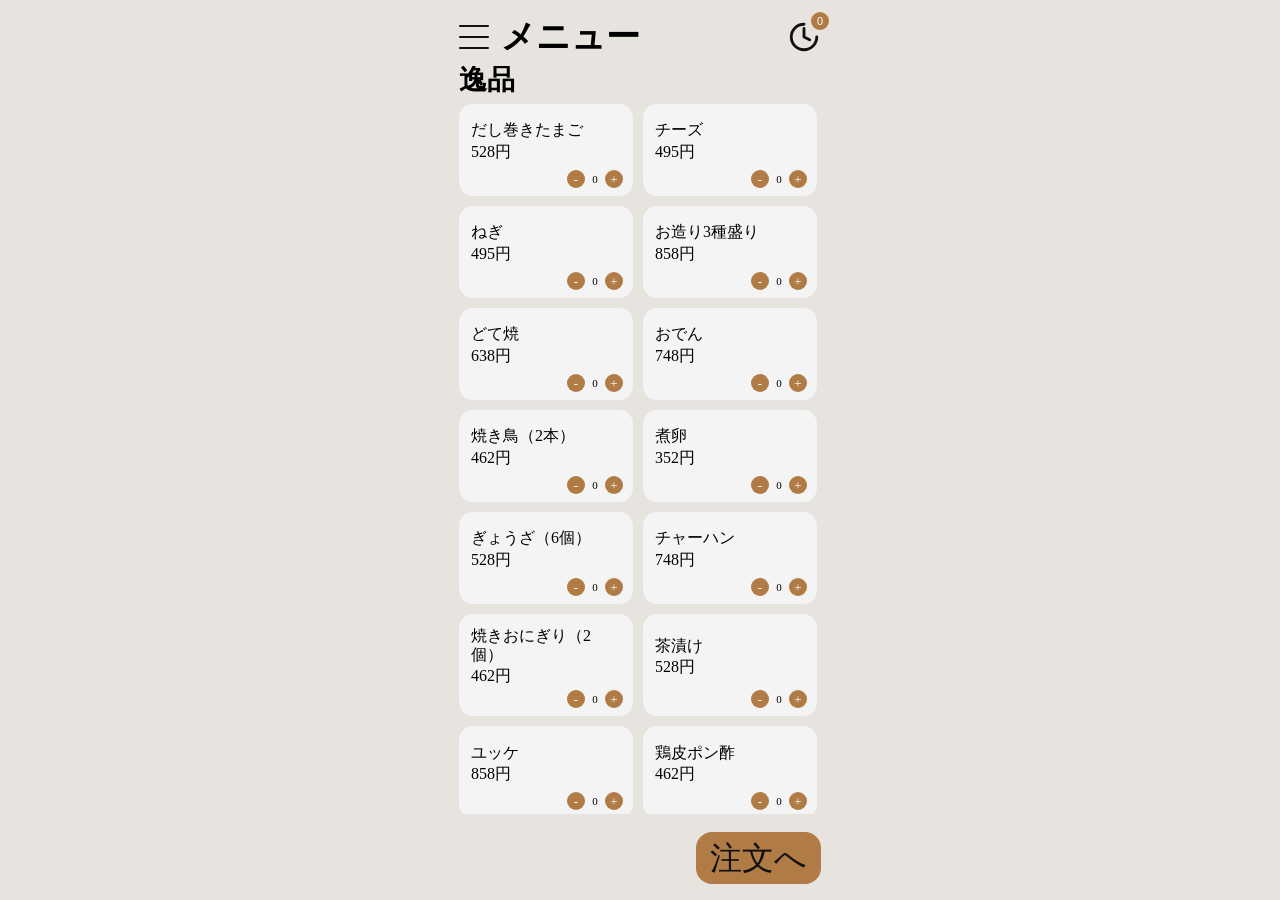
==== category.html @ 97214e5d "スタート画面から注文画面" ====
<!doctype html>
<html lang="ja">
  <head>
    <meta charset="UTF-8" />
    <meta name="viewport" content="width=device-width, initial-scale=1.0" />
    <title>カテゴリー</title>
    <link rel="stylesheet" href="style.css?v=20260307-1" />
  </head>

  <body class="menu-page">
    <main class="menu-screen">
      <header class="menu-header">
        <button class="menu-toggle" type="button" aria-label="カテゴリを開く" aria-expanded="false">
          <span class="menu-toggle-line"></span>
          <span class="menu-toggle-line"></span>
          <span class="menu-toggle-line"></span>
        </button>
        <h1 class="menu-title">メニュー</h1>
        <button class="cart-icon-btn" type="button" aria-label="履歴を開く">
          <svg viewBox="0 0 24 24" aria-hidden="true">
            <path
              d="M12 6v6l4 2M21 12a9 9 0 1 1-9-9"
              fill="none"
              stroke="currentColor"
              stroke-width="2"
              stroke-linecap="round"
              stroke-linejoin="round"
            />
          </svg>
          <span class="cart-count">0</span>
        </button>
      </header>
      <nav class="category-nav" hidden aria-label="カテゴリジャンプ">
        <button type="button" class="category-nav-item" data-target="section-ippin">逸品</button>
        <button type="button" class="category-nav-item" data-target="section-teppan">鉄板焼き</button>
        <button type="button" class="category-nav-item" data-target="section-fried">揚げ物</button>
        <button type="button" class="category-nav-item" data-target="section-salad">サラダ</button>
        <button type="button" class="category-nav-item" data-target="section-drink">ドリンク</button>
      </nav>

      <section class="menu-content" aria-label="料理一覧">
        <section class="menu-block" id="section-ippin">
          <h3 class="menu-block-title">逸品</h3>
          <div class="menu-grid">
            <article class="menu-card"><p class="menu-name">だし巻きたまご</p><p class="menu-tags">和食</p><p class="menu-price">528円</p></article>
            <article class="menu-card"><p class="menu-name">チーズ</p><p class="menu-tags">和食・重</p><p class="menu-price">495円</p></article>
            <article class="menu-card"><p class="menu-name">ねぎ</p><p class="menu-tags">和食・野菜</p><p class="menu-price">495円</p></article>
            <article class="menu-card"><p class="menu-name">お造り3種盛り</p><p class="menu-tags">魚・軽</p><p class="menu-price">858円</p></article>
            <article class="menu-card"><p class="menu-name">どて焼</p><p class="menu-tags">肉・茶色</p><p class="menu-price">638円</p></article>
            <article class="menu-card"><p class="menu-name">おでん</p><p class="menu-tags">茶色・和食</p><p class="menu-price">748円</p></article>
            <article class="menu-card"><p class="menu-name">焼き鳥（2本）</p><p class="menu-tags">肉</p><p class="menu-price">462円</p></article>
            <article class="menu-card"><p class="menu-name">煮卵</p><p class="menu-tags">茶色・スピード</p><p class="menu-price">352円</p></article>
            <article class="menu-card"><p class="menu-name">ぎょうざ（6個）</p><p class="menu-tags">肉・海外</p><p class="menu-price">528円</p></article>
            <article class="menu-card"><p class="menu-name">チャーハン</p><p class="menu-tags">海外</p><p class="menu-price">748円</p></article>
            <article class="menu-card"><p class="menu-name">焼きおにぎり（2個）</p><p class="menu-tags">茶色・和食</p><p class="menu-price">462円</p></article>
            <article class="menu-card"><p class="menu-name">茶漬け</p><p class="menu-tags">和食</p><p class="menu-price">528円</p></article>
            <article class="menu-card"><p class="menu-name">ユッケ</p><p class="menu-tags">海外・肉</p><p class="menu-price">858円</p></article>
            <article class="menu-card"><p class="menu-name">鶏皮ポン酢</p><p class="menu-tags">肉・軽</p><p class="menu-price">462円</p></article>
          </div>
        </section>

        <section class="menu-block" id="section-teppan">
          <h3 class="menu-block-title">鉄板焼き</h3>
          <div class="menu-grid">
            <article class="menu-card"><p class="menu-name">やきそば</p><p class="menu-tags">肉・重・野菜</p><p class="menu-price">748円</p></article>
            <article class="menu-card"><p class="menu-name">とん平焼き</p><p class="menu-tags">野菜・肉</p><p class="menu-price">638円</p></article>
            <article class="menu-card"><p class="menu-name">ほたてのバター醬油</p><p class="menu-tags">魚・重</p><p class="menu-price">858円</p></article>
            <article class="menu-card"><p class="menu-name">カルパッチョ</p><p class="menu-tags">魚・軽・洋</p><p class="menu-price">858円</p></article>
          </div>
        </section>

        <section class="menu-block" id="section-fried">
          <h3 class="menu-block-title">揚げ物</h3>
          <div class="menu-grid">
            <article class="menu-card"><p class="menu-name">唐揚げ（5個）</p><p class="menu-tags">揚げ物・茶色</p><p class="menu-price">638円</p></article>
            <article class="menu-card"><p class="menu-name">ヤンニョム</p><p class="menu-tags">揚げ物・海外</p><p class="menu-price">748円</p></article>
            <article class="menu-card"><p class="menu-name">油淋鶏</p><p class="menu-tags">揚げ物・茶色</p><p class="menu-price">748円</p></article>
            <article class="menu-card"><p class="menu-name">タルタル</p><p class="menu-tags">揚げ物・重</p><p class="menu-price">792円</p></article>
            <article class="menu-card"><p class="menu-name">ポテト</p><p class="menu-tags">揚げ物・黄色</p><p class="menu-price">462円</p></article>
            <article class="menu-card"><p class="menu-name">コロッケ（2個）</p><p class="menu-tags">揚げ物・肉・重</p><p class="menu-price">528円</p></article>
            <article class="menu-card"><p class="menu-name">もちチーズフライ</p><p class="menu-tags">揚げ物・重</p><p class="menu-price">638円</p></article>
            <article class="menu-card"><p class="menu-name">たこの唐揚げ</p><p class="menu-tags">揚げ物・魚</p><p class="menu-price">748円</p></article>
            <article class="menu-card"><p class="menu-name">軟骨唐揚げ</p><p class="menu-tags">揚げ物</p><p class="menu-price">528円</p></article>
            <article class="menu-card"><p class="menu-name">フィッシュ&チップス</p><p class="menu-tags">揚げ物・魚・洋</p><p class="menu-price">858円</p></article>
          </div>
        </section>

        <section class="menu-block" id="section-salad">
          <h3 class="menu-block-title">サラダ</h3>
          <div class="menu-grid">
            <article class="menu-card"><p class="menu-name">シーザーサラダ</p><p class="menu-tags">野菜・軽</p><p class="menu-price">638円</p></article>
            <article class="menu-card"><p class="menu-name">ポテトサラダ</p><p class="menu-tags">野菜・重</p><p class="menu-price">495円</p></article>
            <article class="menu-card"><p class="menu-name">チョレギサラダ</p><p class="menu-tags">野菜・海外</p><p class="menu-price">638円</p></article>
            <article class="menu-card"><p class="menu-name">トマト</p><p class="menu-tags">野菜・軽</p><p class="menu-price">418円</p></article>
            <article class="menu-card"><p class="menu-name">塩だれキャベツ</p><p class="menu-tags">野菜・スピード</p><p class="menu-price">352円</p></article>
            <article class="menu-card"><p class="menu-name">やみつききゅうり</p><p class="menu-tags">野菜・スピード</p><p class="menu-price">352円</p></article>
            <article class="menu-card"><p class="menu-name">きゅうりの一本漬け</p><p class="menu-tags">野菜・スピード</p><p class="menu-price">418円</p></article>
            <article class="menu-card"><p class="menu-name">枝豆</p><p class="menu-tags">野菜・スピード</p><p class="menu-price">352円</p></article>
          </div>
        </section>

        <section class="menu-block" id="section-drink">
          <h3 class="menu-block-title">ドリンク</h3>
          <h4 class="menu-subtitle">アルコール</h4>
          <div class="menu-grid">
            <article class="menu-card"><p class="menu-name">サワー各種</p><p class="menu-tags">洋</p><p class="menu-price">462円</p></article>
            <article class="menu-card"><p class="menu-name">チューハイ各種</p><p class="menu-tags">洋</p><p class="menu-price">462円</p></article>
            <article class="menu-card"><p class="menu-name">生ビール</p><p class="menu-tags">酒</p><p class="menu-price">605円</p></article>
            <article class="menu-card"><p class="menu-name">焼酎</p><p class="menu-tags">酒</p><p class="menu-price">528円</p></article>
            <article class="menu-card"><p class="menu-name">ハイボール</p><p class="menu-tags">酒</p><p class="menu-price">528円</p></article>
            <article class="menu-card"><p class="menu-name">日本酒</p><p class="menu-tags">酒</p><p class="menu-price">638円</p></article>
            <article class="menu-card"><p class="menu-name">ワイン</p><p class="menu-tags">酒・洋</p><p class="menu-price">528円</p></article>
            <article class="menu-card"><p class="menu-name">カクテル各種</p><p class="menu-tags">洋・甘</p><p class="menu-price">550円</p></article>
          </div>

          <h4 class="menu-subtitle">ソフトドリンク</h4>
          <div class="menu-grid">
            <article class="menu-card"><p class="menu-name">コーラ</p><p class="menu-tags">炭酸・ジャンク</p><p class="menu-price">308円</p></article>
            <article class="menu-card"><p class="menu-name">ウーロン茶</p><p class="menu-tags">茶色・軽</p><p class="menu-price">308円</p></article>
            <article class="menu-card"><p class="menu-name">オレンジジュース</p><p class="menu-tags">洋・甘</p><p class="menu-price">352円</p></article>
            <article class="menu-card"><p class="menu-name">ミックスジュース</p><p class="menu-tags">洋・甘</p><p class="menu-price">418円</p></article>
            <article class="menu-card"><p class="menu-name">ジンジャーエール</p><p class="menu-tags">甘</p><p class="menu-price">352円</p></article>
            <article class="menu-card"><p class="menu-name">カルピス</p><p class="menu-tags">甘</p><p class="menu-price">352円</p></article>
            <article class="menu-card"><p class="menu-name">水</p><p class="menu-tags">ノンアル</p><p class="menu-price">0円</p></article>
          </div>
        </section>
      </section>

      <aside class="cart-panel" aria-label="カート詳細" hidden>
        <div class="cart-panel-header">
          <h2 class="cart-panel-title">履歴</h2>
          <button class="cart-close-btn" type="button" aria-label="閉じる">×</button>
        </div>

        <section class="cart-section">
          <ul class="history-list"></ul>
          <p class="history-empty">履歴はまだありません</p>
          <p class="history-total">累計: 0円</p>
        </section>
        <button type="button" class="history-checkout-btn">おあいそ</button>
      </aside>
      <div class="cart-overlay" hidden></div>
      <div class="order-overlay" hidden></div>
      <section class="order-modal" aria-label="注文確認" hidden>
        <h2 class="order-title">注文確認</h2>
        <ul class="order-list"></ul>
        <p class="order-empty">数量を選んでください</p>
        <p class="order-total">合計: 0円</p>
        <div class="order-actions">
          <button type="button" class="order-cancel-btn">戻る</button>
          <button type="button" class="order-confirm-btn">注文する</button>
        </div>
      </section>

      <footer class="menu-actions">
        <button class="action-btn checkout-btn">注文へ</button>
      </footer>
    </main>
    <script src="script.js?v=20260307-1"></script>
  </body>
</html>
---- style.css ----
@font-face {
  font-family: "TamanegiKaisho";
  src: url("./font/玉ねぎ楷書激無料版v7改.ttf") format("truetype");
  font-weight: 400;
  font-style: normal;
  font-display: swap;
}

* {
  box-sizing: border-box;
}

body {
  margin: 0;
  font-family: "TamanegiKaisho", "Hiragino Mincho ProN", "Yu Mincho", serif;
}

button,
input,
select,
textarea {
  font-family: inherit;
}

.landing-page {
  display: flex;
  justify-content: center;
  background: #f5f5f5;
}

.app {
  width: 100%;
  max-width: 390px;
  height: 100vh;
  background: #ffffff;
  display: flex;
  flex-direction: column;
  align-items: center;
  justify-content: center;
  gap: 40px;
}

.title {
  margin: 0;
  font-size: 40px;
  text-align:center;
}

.start-btn {
  border: none;
  border-radius: 16px;
  background: #b07b45;
  color: #111;
  font-size: 32px;
  padding: 18px 30px;
  cursor: pointer;
}

.menu-page {
  display: flex;
  justify-content: center;
  background: #e7e4e0;
}

.menu-screen {
  width: 100%;
  max-width: 390px;
  height: 100vh;
  padding: 20px 14px 16px;
  display: flex;
  flex-direction: column;
  gap: 12px;
}

.menu-header {
  display: grid;
  grid-template-columns: auto 1fr auto;
  align-items: center;
  column-gap: 12px;
  flex-shrink: 0;
  position: relative;
}

.menu-toggle {
  border: none;
  background: transparent;
  width: 30px;
  height: 24px;
  padding: 0;
  display: flex;
  flex-direction: column;
  justify-content: space-between;
  cursor: pointer;
}

.menu-toggle-line {
  display: block;
  width: 100%;
  height: 2px;
  background: #111;
  border-radius: 999px;
}

.menu-title {
  margin: 0;
  font-size: 34px;
  line-height: 1;
  white-space: nowrap;
}

.category-nav {
  display: none;
  position: absolute;
  top: 56px;
  left: 14px;
  z-index: 20;
  flex-direction: column;
  gap: 6px;
  background: #fff;
  border-radius: 12px;
  padding: 10px;
  box-shadow: 0 8px 18px rgba(0, 0, 0, 0.15);
}

.category-nav-item {
  border: none;
  background: #f3efe6;
  color: #111;
  border-radius: 10px;
  font-size: 20px;
  line-height: 1;
  text-align: left;
  padding: 8px 12px;
  cursor: pointer;
}

.cart-icon-btn {
  border: none;
  background: transparent;
  width: 34px;
  height: 34px;
  padding: 0;
  position: relative;
  color: #111;
  cursor: pointer;
}

.cart-icon-btn svg {
  width: 100%;
  height: 100%;
}

.cart-count {
  position: absolute;
  right: -8px;
  top: -8px;
  width: 18px;
  height: 18px;
  border-radius: 999px;
  background: #b07b45;
  color: #fff;
  display: grid;
  place-items: center;
  font-size: 11px;
  line-height: 1;
  font-family: sans-serif;
}

.menu-content {
  flex: 1;
  overflow-y: auto;
  padding-right: 4px;
  -ms-overflow-style: none;
  scrollbar-width: none;
}

.menu-content::-webkit-scrollbar {
  display: none;
}

.menu-block {
  margin-bottom: 18px;
}

.menu-block-title {
  margin: 0 0 10px;
  font-size: 28px;
  line-height: 1;
}

.menu-subtitle {
  margin: 8px 0 10px;
  font-size: 20px;
  line-height: 1;
}

.menu-grid {
  display: grid;
  grid-template-columns: repeat(2, minmax(0, 1fr));
  gap: 10px;
}

.menu-card {
  background: #f4f4f4;
  border-radius: 14px;
  min-height: 92px;
  display: flex;
  flex-direction: column;
  justify-content: center;
  gap: 4px;
  padding: 10px;
  border: 2px solid transparent;
  cursor: pointer;
  position: relative;
  padding-bottom: 30px;
}

.menu-card.has-qty {
  border-color: #b07b45;
  background: #f1eadf;
}

.menu-name {
  margin: 0;
  font-size: 16px;
  line-height: 1.2;
}

.menu-tags {
  display: none;
}

.menu-price {
  margin: 0;
  font-size: 16px;
  line-height: 1;
}

.qty-control {
  position: absolute;
  right: 8px;
  bottom: 6px;
  display: flex;
  align-items: center;
  gap: 4px;
}

.qty-btn {
  border: none;
  background: #b07b45;
  color: #fff;
  width: 18px;
  height: 18px;
  border-radius: 999px;
  font-size: 13px;
  line-height: 1;
  cursor: pointer;
  padding: 0;
}

.qty-value {
  min-width: 12px;
  text-align: center;
  font-size: 11px;
  line-height: 1;
}

.menu-actions {
  display: flex;
  justify-content: flex-end;
  align-items: center;
  gap: 14px;
  padding-top: 6px;
  flex-shrink: 0;
}

.action-btn {
  border: none;
  border-radius: 16px;
  font-size: 32px;
  line-height: 1;
  padding: 10px 14px;
  cursor: pointer;
}

.checkout-btn {
  background: #b07b45;
  color: #111;
  min-width: 124px;
  white-space: nowrap;
}

.cart-overlay {
  display: none;
  position: fixed;
  inset: 0;
  background: rgba(0, 0, 0, 0.35);
  z-index: 30;
}

.cart-panel {
  display: none;
  position: fixed;
  right: 0;
  top: 0;
  width: min(340px, 90vw);
  height: 100vh;
  background: #fff;
  z-index: 40;
  padding: 16px;
  flex-direction: column;
  gap: 14px;
  box-shadow: -8px 0 24px rgba(0, 0, 0, 0.18);
  overflow-y: auto;
  -ms-overflow-style: none;
  scrollbar-width: none;
}

.cart-panel::-webkit-scrollbar {
  display: none;
}

.cart-panel[style*='display: flex'] {
  flex-direction: column;
  gap: 14px;
}

.order-overlay {
  display: none;
  position: fixed;
  inset: 0;
  background: rgba(0, 0, 0, 0.35);
  z-index: 45;
}

.order-modal {
  display: none;
  position: fixed;
  left: 50%;
  top: 50%;
  transform: translate(-50%, -50%);
  width: min(340px, 92vw);
  max-height: 80vh;
  overflow-y: auto;
  background: #fff;
  border-radius: 14px;
  padding: 14px;
  z-index: 50;
  box-shadow: 0 12px 26px rgba(0, 0, 0, 0.22);
}

.order-title {
  margin: 0 0 10px;
  font-size: 24px;
}

.order-list {
  list-style: none;
  margin: 0;
  padding: 0;
  display: flex;
  flex-direction: column;
  gap: 8px;
}

.order-row {
  display: flex;
  justify-content: space-between;
  align-items: baseline;
  gap: 8px;
  font-size: 14px;
}

.order-empty,
.order-total {
  margin: 10px 0 0;
  font-size: 14px;
}

.order-total {
  font-weight: 700;
}

.order-actions {
  margin-top: 12px;
  display: flex;
  justify-content: flex-end;
  gap: 8px;
}

.order-cancel-btn,
.order-confirm-btn {
  border: none;
  border-radius: 10px;
  font-size: 16px;
  line-height: 1;
  padding: 8px 12px;
  cursor: pointer;
}

.order-cancel-btn {
  background: #ece8e2;
  color: #111;
}

.order-confirm-btn {
  background: #b07b45;
  color: #111;
}

.cart-panel-header {
  display: flex;
  justify-content: space-between;
  align-items: center;
}

.cart-panel-title {
  margin: 0;
  font-size: 26px;
}

.cart-close-btn {
  border: none;
  background: transparent;
  font-size: 28px;
  line-height: 1;
  cursor: pointer;
}

.cart-section {
  background: #f8f6f1;
  border-radius: 12px;
  padding: 12px;
}

.cart-section-title {
  margin: 0 0 8px;
  font-size: 20px;
}

.history-checkout-btn {
  border: none;
  border-radius: 16px;
  background: #b07b45;
  color: #111;
  font-size: 32px;
  line-height: 1;
  padding: 10px 14px;
  min-width: 124px;
  white-space: nowrap;
  cursor: pointer;
  align-self: flex-end;
}

.cart-list,
.history-list {
  list-style: none;
  margin: 0;
  padding: 0;
  display: flex;
  flex-direction: column;
  gap: 8px;
}

.cart-row,
.history-row {
  display: flex;
  justify-content: space-between;
  align-items: baseline;
  gap: 10px;
  font-size: 14px;
}

.history-row {
  display: block;
  background: #fff;
  border-radius: 8px;
  padding: 8px;
}

.history-meta {
  margin: 0;
  display: flex;
  justify-content: space-between;
  align-items: baseline;
  gap: 8px;
  font-size: 12px;
}

.history-items {
  margin: 4px 0 0;
  font-size: 12px;
  color: #333;
  line-height: 1.35;
}

.cart-empty,
.history-empty,
.cart-total,
.history-total {
  margin: 8px 0 0;
  font-size: 14px;
}

.cart-total,
.history-total {
  font-weight: 700;
}

.modal-open {
  overflow: hidden;
}

@media (max-width: 420px) {
  .menu-title {
    font-size: 32px;
  }

  .menu-block-title {
    font-size: 26px;
  }

  .menu-name,
  .menu-price {
    font-size: 15px;
  }

  .action-btn {
    font-size: 30px;
  }
}
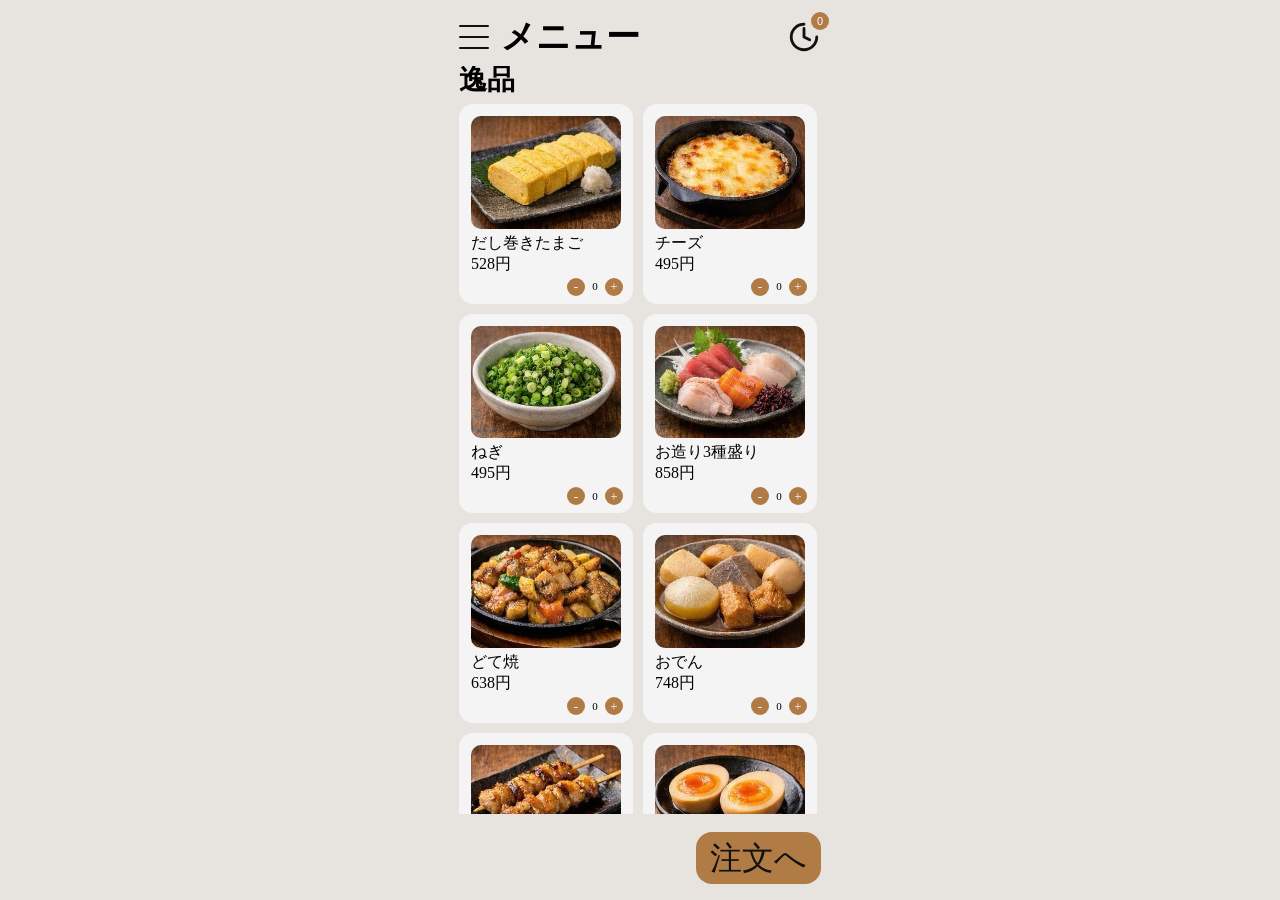
==== commit abd041d0: "選択画面の画像挿入" ====
--- a/category.html
+++ b/category.html
@@ -42,60 +42,240 @@
         <section class="menu-block" id="section-ippin">
           <h3 class="menu-block-title">逸品</h3>
           <div class="menu-grid">
-            <article class="menu-card"><p class="menu-name">だし巻きたまご</p><p class="menu-tags">和食</p><p class="menu-price">528円</p></article>
-            <article class="menu-card"><p class="menu-name">チーズ</p><p class="menu-tags">和食・重</p><p class="menu-price">495円</p></article>
-            <article class="menu-card"><p class="menu-name">ねぎ</p><p class="menu-tags">和食・野菜</p><p class="menu-price">495円</p></article>
-            <article class="menu-card"><p class="menu-name">お造り3種盛り</p><p class="menu-tags">魚・軽</p><p class="menu-price">858円</p></article>
-            <article class="menu-card"><p class="menu-name">どて焼</p><p class="menu-tags">肉・茶色</p><p class="menu-price">638円</p></article>
-            <article class="menu-card"><p class="menu-name">おでん</p><p class="menu-tags">茶色・和食</p><p class="menu-price">748円</p></article>
-            <article class="menu-card"><p class="menu-name">焼き鳥（2本）</p><p class="menu-tags">肉</p><p class="menu-price">462円</p></article>
-            <article class="menu-card"><p class="menu-name">煮卵</p><p class="menu-tags">茶色・スピード</p><p class="menu-price">352円</p></article>
-            <article class="menu-card"><p class="menu-name">ぎょうざ（6個）</p><p class="menu-tags">肉・海外</p><p class="menu-price">528円</p></article>
-            <article class="menu-card"><p class="menu-name">チャーハン</p><p class="menu-tags">海外</p><p class="menu-price">748円</p></article>
-            <article class="menu-card"><p class="menu-name">焼きおにぎり（2個）</p><p class="menu-tags">茶色・和食</p><p class="menu-price">462円</p></article>
-            <article class="menu-card"><p class="menu-name">茶漬け</p><p class="menu-tags">和食</p><p class="menu-price">528円</p></article>
-            <article class="menu-card"><p class="menu-name">ユッケ</p><p class="menu-tags">海外・肉</p><p class="menu-price">858円</p></article>
-            <article class="menu-card"><p class="menu-name">鶏皮ポン酢</p><p class="menu-tags">肉・軽</p><p class="menu-price">462円</p></article>
+            <article class="menu-card">
+              <img class="menu-image" src="assets/ippin-dashimaki-tamago.png" alt="だし巻きたまご" loading="lazy" />
+              <p class="menu-name">だし巻きたまご</p>
+              <p class="menu-tags">和食</p>
+              <p class="menu-price">528円</p>
+            </article>
+            <article class="menu-card">
+              <img class="menu-image" src="assets/ippin-cheese.png" alt="チーズ" loading="lazy" />
+              <p class="menu-name">チーズ</p>
+              <p class="menu-tags">和食・重</p>
+              <p class="menu-price">495円</p>
+            </article>
+            <article class="menu-card">
+              <img class="menu-image" src="assets/ippin-negi.png" alt="ねぎ" loading="lazy" />
+              <p class="menu-name">ねぎ</p>
+              <p class="menu-tags">和食・野菜</p>
+              <p class="menu-price">495円</p>
+            </article>
+            <article class="menu-card">
+              <img class="menu-image" src="assets/ippin-sashimi-3shu.png" alt="お造り3種盛り" loading="lazy" />
+              <p class="menu-name">お造り3種盛り</p>
+              <p class="menu-tags">魚・軽</p>
+              <p class="menu-price">858円</p>
+            </article>
+            <article class="menu-card">
+              <img class="menu-image" src="assets/ippin-doteyaki.png" alt="どて焼" loading="lazy" />
+              <p class="menu-name">どて焼</p>
+              <p class="menu-tags">肉・茶色</p>
+              <p class="menu-price">638円</p>
+            </article>
+            <article class="menu-card">
+              <img class="menu-image" src="assets/ippin-oden.png" alt="おでん" loading="lazy" />
+              <p class="menu-name">おでん</p>
+              <p class="menu-tags">茶色・和食</p>
+              <p class="menu-price">748円</p>
+            </article>
+            <article class="menu-card">
+              <img class="menu-image" src="assets/ippin-yakitori.png" alt="焼き鳥（2本）" loading="lazy" />
+              <p class="menu-name">焼き鳥（2本）</p>
+              <p class="menu-tags">肉</p>
+              <p class="menu-price">462円</p>
+            </article>
+            <article class="menu-card">
+              <img class="menu-image" src="assets/ippin-nitamago.png" alt="煮卵" loading="lazy" />
+              <p class="menu-name">煮卵</p>
+              <p class="menu-tags">茶色・スピード</p>
+              <p class="menu-price">352円</p>
+            </article>
+            <article class="menu-card">
+              <img class="menu-image" src="assets/ippin-gyoza.png" alt="ぎょうざ（6個）" loading="lazy" />
+              <p class="menu-name">ぎょうざ（6個）</p>
+              <p class="menu-tags">肉・海外</p>
+              <p class="menu-price">528円</p>
+            </article>
+            <article class="menu-card">
+              <img class="menu-image" src="assets/ippin-chahan.png" alt="チャーハン" loading="lazy" />
+              <p class="menu-name">チャーハン</p>
+              <p class="menu-tags">海外</p>
+              <p class="menu-price">748円</p>
+            </article>
+            <article class="menu-card">
+              <img class="menu-image" src="assets/ippin-yaki-onigiri.png" alt="焼きおにぎり（2個）" loading="lazy" />
+              <p class="menu-name">焼きおにぎり（2個）</p>
+              <p class="menu-tags">茶色・和食</p>
+              <p class="menu-price">462円</p>
+            </article>
+            <article class="menu-card">
+              <img class="menu-image" src="assets/ippin-chazuke.png" alt="茶漬け" loading="lazy" />
+              <p class="menu-name">茶漬け</p>
+              <p class="menu-tags">和食</p>
+              <p class="menu-price">528円</p>
+            </article>
+            <article class="menu-card">
+              <img class="menu-image" src="assets/ippin-yukke.png" alt="ユッケ" loading="lazy" />
+              <p class="menu-name">ユッケ</p>
+              <p class="menu-tags">海外・肉</p>
+              <p class="menu-price">858円</p>
+            </article>
+            <article class="menu-card">
+              <img class="menu-image" src="assets/ippin-torikawa-ponzu.png" alt="鶏皮ポン酢" loading="lazy" />
+              <p class="menu-name">鶏皮ポン酢</p>
+              <p class="menu-tags">肉・軽</p>
+              <p class="menu-price">462円</p>
+            </article>
           </div>
         </section>
 
         <section class="menu-block" id="section-teppan">
           <h3 class="menu-block-title">鉄板焼き</h3>
           <div class="menu-grid">
-            <article class="menu-card"><p class="menu-name">やきそば</p><p class="menu-tags">肉・重・野菜</p><p class="menu-price">748円</p></article>
-            <article class="menu-card"><p class="menu-name">とん平焼き</p><p class="menu-tags">野菜・肉</p><p class="menu-price">638円</p></article>
-            <article class="menu-card"><p class="menu-name">ほたてのバター醬油</p><p class="menu-tags">魚・重</p><p class="menu-price">858円</p></article>
-            <article class="menu-card"><p class="menu-name">カルパッチョ</p><p class="menu-tags">魚・軽・洋</p><p class="menu-price">858円</p></article>
+            <article class="menu-card">
+              <img class="menu-image" src="assets/teppan-yakisoba.png" alt="やきそば" loading="lazy" />
+              <p class="menu-name">やきそば</p>
+              <p class="menu-tags">肉・重・野菜</p>
+              <p class="menu-price">748円</p>
+            </article>
+            <article class="menu-card">
+              <img class="menu-image" src="assets/teppan-tonpei-yaki.png" alt="とん平焼き" loading="lazy" />
+              <p class="menu-name">とん平焼き</p>
+              <p class="menu-tags">野菜・肉</p>
+              <p class="menu-price">638円</p>
+            </article>
+            <article class="menu-card">
+              <img class="menu-image" src="assets/teppan-hotate-butter-soy.png" alt="ほたてのバター醬油" loading="lazy" />
+              <p class="menu-name">ほたてのバター醬油</p>
+              <p class="menu-tags">魚・重</p>
+              <p class="menu-price">858円</p>
+            </article>
+            <article class="menu-card">
+              <img class="menu-image" src="assets/teppan-carpaccio.png" alt="カルパッチョ" loading="lazy" />
+              <p class="menu-name">カルパッチョ</p>
+              <p class="menu-tags">魚・軽・洋</p>
+              <p class="menu-price">858円</p>
+            </article>
           </div>
         </section>
 
         <section class="menu-block" id="section-fried">
           <h3 class="menu-block-title">揚げ物</h3>
           <div class="menu-grid">
-            <article class="menu-card"><p class="menu-name">唐揚げ（5個）</p><p class="menu-tags">揚げ物・茶色</p><p class="menu-price">638円</p></article>
-            <article class="menu-card"><p class="menu-name">ヤンニョム</p><p class="menu-tags">揚げ物・海外</p><p class="menu-price">748円</p></article>
-            <article class="menu-card"><p class="menu-name">油淋鶏</p><p class="menu-tags">揚げ物・茶色</p><p class="menu-price">748円</p></article>
-            <article class="menu-card"><p class="menu-name">タルタル</p><p class="menu-tags">揚げ物・重</p><p class="menu-price">792円</p></article>
-            <article class="menu-card"><p class="menu-name">ポテト</p><p class="menu-tags">揚げ物・黄色</p><p class="menu-price">462円</p></article>
-            <article class="menu-card"><p class="menu-name">コロッケ（2個）</p><p class="menu-tags">揚げ物・肉・重</p><p class="menu-price">528円</p></article>
-            <article class="menu-card"><p class="menu-name">もちチーズフライ</p><p class="menu-tags">揚げ物・重</p><p class="menu-price">638円</p></article>
-            <article class="menu-card"><p class="menu-name">たこの唐揚げ</p><p class="menu-tags">揚げ物・魚</p><p class="menu-price">748円</p></article>
-            <article class="menu-card"><p class="menu-name">軟骨唐揚げ</p><p class="menu-tags">揚げ物</p><p class="menu-price">528円</p></article>
-            <article class="menu-card"><p class="menu-name">フィッシュ&チップス</p><p class="menu-tags">揚げ物・魚・洋</p><p class="menu-price">858円</p></article>
+            <article class="menu-card">
+              <img class="menu-image" src="assets/fried-karaage.png" alt="唐揚げ（5個）" loading="lazy" />
+              <p class="menu-name">唐揚げ（5個）</p>
+              <p class="menu-tags">揚げ物・茶色</p>
+              <p class="menu-price">638円</p>
+            </article>
+            <article class="menu-card">
+              <img class="menu-image" src="assets/fried-yangnyeom.png" alt="ヤンニョム" loading="lazy" />
+              <p class="menu-name">ヤンニョム</p>
+              <p class="menu-tags">揚げ物・海外</p>
+              <p class="menu-price">748円</p>
+            </article>
+            <article class="menu-card">
+              <img class="menu-image" src="assets/fried-yurinchi.png" alt="油淋鶏" loading="lazy" />
+              <p class="menu-name">油淋鶏</p>
+              <p class="menu-tags">揚げ物・茶色</p>
+              <p class="menu-price">748円</p>
+            </article>
+            <article class="menu-card">
+              <img class="menu-image" src="assets/fried-tartar.png" alt="タルタル" loading="lazy" />
+              <p class="menu-name">タルタル</p>
+              <p class="menu-tags">揚げ物・重</p>
+              <p class="menu-price">792円</p>
+            </article>
+            <article class="menu-card">
+              <img class="menu-image" src="assets/fried-potato.png" alt="ポテト" loading="lazy" />
+              <p class="menu-name">ポテト</p>
+              <p class="menu-tags">揚げ物・黄色</p>
+              <p class="menu-price">462円</p>
+            </article>
+            <article class="menu-card">
+              <img class="menu-image" src="assets/fried-korokke.png" alt="コロッケ（2個）" loading="lazy" />
+              <p class="menu-name">コロッケ（2個）</p>
+              <p class="menu-tags">揚げ物・肉・重</p>
+              <p class="menu-price">528円</p>
+            </article>
+            <article class="menu-card">
+              <img class="menu-image" src="assets/fried-mochi-cheese.png" alt="もちチーズフライ" loading="lazy" />
+              <p class="menu-name">もちチーズフライ</p>
+              <p class="menu-tags">揚げ物・重</p>
+              <p class="menu-price">638円</p>
+            </article>
+            <article class="menu-card">
+              <img class="menu-image" src="assets/fried-tako-karaage.png" alt="たこの唐揚げ" loading="lazy" />
+              <p class="menu-name">たこの唐揚げ</p>
+              <p class="menu-tags">揚げ物・魚</p>
+              <p class="menu-price">748円</p>
+            </article>
+            <article class="menu-card">
+              <img class="menu-image" src="assets/fried-nankotsu-karaage.png" alt="軟骨唐揚げ" loading="lazy" />
+              <p class="menu-name">軟骨唐揚げ</p>
+              <p class="menu-tags">揚げ物</p>
+              <p class="menu-price">528円</p>
+            </article>
+            <article class="menu-card">
+              <img class="menu-image" src="assets/fried-fish-and-chips.png" alt="フィッシュ&チップス" loading="lazy" />
+              <p class="menu-name">フィッシュ&チップス</p>
+              <p class="menu-tags">揚げ物・魚・洋</p>
+              <p class="menu-price">858円</p>
+            </article>
           </div>
         </section>
 
         <section class="menu-block" id="section-salad">
           <h3 class="menu-block-title">サラダ</h3>
           <div class="menu-grid">
-            <article class="menu-card"><p class="menu-name">シーザーサラダ</p><p class="menu-tags">野菜・軽</p><p class="menu-price">638円</p></article>
-            <article class="menu-card"><p class="menu-name">ポテトサラダ</p><p class="menu-tags">野菜・重</p><p class="menu-price">495円</p></article>
-            <article class="menu-card"><p class="menu-name">チョレギサラダ</p><p class="menu-tags">野菜・海外</p><p class="menu-price">638円</p></article>
-            <article class="menu-card"><p class="menu-name">トマト</p><p class="menu-tags">野菜・軽</p><p class="menu-price">418円</p></article>
-            <article class="menu-card"><p class="menu-name">塩だれキャベツ</p><p class="menu-tags">野菜・スピード</p><p class="menu-price">352円</p></article>
-            <article class="menu-card"><p class="menu-name">やみつききゅうり</p><p class="menu-tags">野菜・スピード</p><p class="menu-price">352円</p></article>
-            <article class="menu-card"><p class="menu-name">きゅうりの一本漬け</p><p class="menu-tags">野菜・スピード</p><p class="menu-price">418円</p></article>
-            <article class="menu-card"><p class="menu-name">枝豆</p><p class="menu-tags">野菜・スピード</p><p class="menu-price">352円</p></article>
+            <article class="menu-card">
+              <img class="menu-image" src="assets/salad-caesar-salad.png" alt="シーザーサラダ" loading="lazy" />
+              <p class="menu-name">シーザーサラダ</p>
+              <p class="menu-tags">野菜・軽</p>
+              <p class="menu-price">638円</p>
+            </article>
+            <article class="menu-card">
+              <img class="menu-image" src="assets/salad-potato-salad.png" alt="ポテトサラダ" loading="lazy" />
+              <p class="menu-name">ポテトサラダ</p>
+              <p class="menu-tags">野菜・重</p>
+              <p class="menu-price">495円</p>
+            </article>
+            <article class="menu-card">
+              <img class="menu-image" src="assets/salad-choregi-salad.png" alt="チョレギサラダ" loading="lazy" />
+              <p class="menu-name">チョレギサラダ</p>
+              <p class="menu-tags">野菜・海外</p>
+              <p class="menu-price">638円</p>
+            </article>
+            <article class="menu-card">
+              <img class="menu-image" src="assets/salad-tomato.png" alt="トマト" loading="lazy" />
+              <p class="menu-name">トマト</p>
+              <p class="menu-tags">野菜・軽</p>
+              <p class="menu-price">418円</p>
+            </article>
+            <article class="menu-card">
+              <img class="menu-image" src="assets/salad-shio-cabbage.png" alt="塩だれキャベツ" loading="lazy" />
+              <p class="menu-name">塩だれキャベツ</p>
+              <p class="menu-tags">野菜・スピード</p>
+              <p class="menu-price">352円</p>
+            </article>
+            <article class="menu-card">
+              <img class="menu-image" src="assets/salad-yamitsuki-cucumber.png" alt="やみつききゅうり" loading="lazy" />
+              <p class="menu-name">やみつききゅうり</p>
+              <p class="menu-tags">野菜・スピード</p>
+              <p class="menu-price">352円</p>
+            </article>
+            <article class="menu-card">
+              <img class="menu-image" src="assets/salad-ippon-cucumber.png" alt="きゅうりの一本漬け" loading="lazy" />
+              <p class="menu-name">きゅうりの一本漬け</p>
+              <p class="menu-tags">野菜・スピード</p>
+              <p class="menu-price">418円</p>
+            </article>
+            <article class="menu-card">
+              <img class="menu-image" src="assets/salad-edamame.png" alt="枝豆" loading="lazy" />
+              <p class="menu-name">枝豆</p>
+              <p class="menu-tags">野菜・スピード</p>
+              <p class="menu-price">352円</p>
+            </article>
           </div>
         </section>
 
@@ -103,25 +283,100 @@
           <h3 class="menu-block-title">ドリンク</h3>
           <h4 class="menu-subtitle">アルコール</h4>
           <div class="menu-grid">
-            <article class="menu-card"><p class="menu-name">サワー各種</p><p class="menu-tags">洋</p><p class="menu-price">462円</p></article>
-            <article class="menu-card"><p class="menu-name">チューハイ各種</p><p class="menu-tags">洋</p><p class="menu-price">462円</p></article>
-            <article class="menu-card"><p class="menu-name">生ビール</p><p class="menu-tags">酒</p><p class="menu-price">605円</p></article>
-            <article class="menu-card"><p class="menu-name">焼酎</p><p class="menu-tags">酒</p><p class="menu-price">528円</p></article>
-            <article class="menu-card"><p class="menu-name">ハイボール</p><p class="menu-tags">酒</p><p class="menu-price">528円</p></article>
-            <article class="menu-card"><p class="menu-name">日本酒</p><p class="menu-tags">酒</p><p class="menu-price">638円</p></article>
-            <article class="menu-card"><p class="menu-name">ワイン</p><p class="menu-tags">酒・洋</p><p class="menu-price">528円</p></article>
-            <article class="menu-card"><p class="menu-name">カクテル各種</p><p class="menu-tags">洋・甘</p><p class="menu-price">550円</p></article>
+            <article class="menu-card">
+              <img class="menu-image" src="assets/drink-sour.png" alt="サワー各種" loading="lazy" />
+              <p class="menu-name">サワー各種</p>
+              <p class="menu-tags">洋</p>
+              <p class="menu-price">462円</p>
+            </article>
+            <article class="menu-card">
+              <img class="menu-image" src="assets/drink-chuhai.png" alt="チューハイ各種" loading="lazy" />
+              <p class="menu-name">チューハイ各種</p>
+              <p class="menu-tags">洋</p>
+              <p class="menu-price">462円</p>
+            </article>
+            <article class="menu-card">
+              <img class="menu-image" src="assets/drink-beer.png" alt="生ビール" loading="lazy" />
+              <p class="menu-name">生ビール</p>
+              <p class="menu-tags">酒</p>
+              <p class="menu-price">605円</p>
+            </article>
+            <article class="menu-card">
+              <img class="menu-image" src="assets/drink-shochu.png" alt="焼酎" loading="lazy" />
+              <p class="menu-name">焼酎</p>
+              <p class="menu-tags">酒</p>
+              <p class="menu-price">528円</p>
+            </article>
+            <article class="menu-card">
+              <img class="menu-image" src="assets/drink-highball.png" alt="ハイボール" loading="lazy" />
+              <p class="menu-name">ハイボール</p>
+              <p class="menu-tags">酒</p>
+              <p class="menu-price">528円</p>
+            </article>
+            <article class="menu-card">
+              <img class="menu-image" src="assets/drink-sake.png" alt="日本酒" loading="lazy" />
+              <p class="menu-name">日本酒</p>
+              <p class="menu-tags">酒</p>
+              <p class="menu-price">638円</p>
+            </article>
+            <article class="menu-card">
+              <img class="menu-image" src="assets/drink-wine.png" alt="ワイン" loading="lazy" />
+              <p class="menu-name">ワイン</p>
+              <p class="menu-tags">酒・洋</p>
+              <p class="menu-price">528円</p>
+            </article>
+            <article class="menu-card">
+              <img class="menu-image" src="assets/drink-cocktails.png" alt="カクテル各種" loading="lazy" />
+              <p class="menu-name">カクテル各種</p>
+              <p class="menu-tags">洋・甘</p>
+              <p class="menu-price">550円</p>
+            </article>
           </div>
 
           <h4 class="menu-subtitle">ソフトドリンク</h4>
           <div class="menu-grid">
-            <article class="menu-card"><p class="menu-name">コーラ</p><p class="menu-tags">炭酸・ジャンク</p><p class="menu-price">308円</p></article>
-            <article class="menu-card"><p class="menu-name">ウーロン茶</p><p class="menu-tags">茶色・軽</p><p class="menu-price">308円</p></article>
-            <article class="menu-card"><p class="menu-name">オレンジジュース</p><p class="menu-tags">洋・甘</p><p class="menu-price">352円</p></article>
-            <article class="menu-card"><p class="menu-name">ミックスジュース</p><p class="menu-tags">洋・甘</p><p class="menu-price">418円</p></article>
-            <article class="menu-card"><p class="menu-name">ジンジャーエール</p><p class="menu-tags">甘</p><p class="menu-price">352円</p></article>
-            <article class="menu-card"><p class="menu-name">カルピス</p><p class="menu-tags">甘</p><p class="menu-price">352円</p></article>
-            <article class="menu-card"><p class="menu-name">水</p><p class="menu-tags">ノンアル</p><p class="menu-price">0円</p></article>
+            <article class="menu-card">
+              <img class="menu-image" src="assets/drink-cola.png" alt="コーラ" loading="lazy" />
+              <p class="menu-name">コーラ</p>
+              <p class="menu-tags">炭酸・ジャンク</p>
+              <p class="menu-price">308円</p>
+            </article>
+            <article class="menu-card">
+              <img class="menu-image" src="assets/drink-oolong-tea.png" alt="ウーロン茶" loading="lazy" />
+              <p class="menu-name">ウーロン茶</p>
+              <p class="menu-tags">茶色・軽</p>
+              <p class="menu-price">308円</p>
+            </article>
+            <article class="menu-card">
+              <img class="menu-image" src="assets/drink-orange-juice.png" alt="オレンジジュース" loading="lazy" />
+              <p class="menu-name">オレンジジュース</p>
+              <p class="menu-tags">洋・甘</p>
+              <p class="menu-price">352円</p>
+            </article>
+            <article class="menu-card">
+              <img class="menu-image" src="assets/drink-mix-juice.png" alt="ミックスジュース" loading="lazy" />
+              <p class="menu-name">ミックスジュース</p>
+              <p class="menu-tags">洋・甘</p>
+              <p class="menu-price">418円</p>
+            </article>
+            <article class="menu-card">
+              <img class="menu-image" src="assets/drink-ginger-ale.png" alt="ジンジャーエール" loading="lazy" />
+              <p class="menu-name">ジンジャーエール</p>
+              <p class="menu-tags">甘</p>
+              <p class="menu-price">352円</p>
+            </article>
+            <article class="menu-card">
+              <img class="menu-image" src="assets/drink-calpis.png" alt="カルピス" loading="lazy" />
+              <p class="menu-name">カルピス</p>
+              <p class="menu-tags">甘</p>
+              <p class="menu-price">352円</p>
+            </article>
+            <article class="menu-card">
+              <img class="menu-image" src="assets/drink-water.png" alt="水" loading="lazy" />
+              <p class="menu-name">水</p>
+              <p class="menu-tags">ノンアル</p>
+              <p class="menu-price">0円</p>
+            </article>
           </div>
         </section>
       </section>
--- a/style.css
+++ b/style.css
@@ -33,6 +33,8 @@
   max-width: 390px;
   height: 100vh;
   background: #ffffff;
+  position: relative;
+  overflow: hidden;
   display: flex;
   flex-direction: column;
   align-items: center;
@@ -40,10 +42,46 @@
   gap: 40px;
 }
 
+.landing-slider {
+  position: absolute;
+  inset: 0;
+  z-index: 0;
+}
+
+.landing-slider-track {
+  width: 200%;
+  height: 100%;
+  display: flex;
+  animation: landing-slide-loop 24s linear infinite;
+}
+
+.landing-slider-image {
+  width: 50%;
+  height: 100%;
+  flex: 0 0 50%;
+  object-fit: cover;
+}
+
+.app::after {
+  content: "";
+  position: absolute;
+  inset: 0;
+  background: rgba(255, 255, 255, 0.35);
+  z-index: 1;
+}
+
 .title {
   margin: 0;
   font-size: 40px;
-  text-align:center;
+  text-align: center;
+  position: relative;
+  z-index: 2;
+  text-shadow: 0 2px 8px rgba(255, 255, 255, 0.8);
+}
+
+.button-area {
+  position: relative;
+  z-index: 2;
 }
 
 .start-btn {
@@ -54,6 +92,21 @@
   font-size: 32px;
   padding: 18px 30px;
   cursor: pointer;
+}
+
+@keyframes landing-slide-loop {
+  from {
+    transform: translateX(0);
+  }
+  to {
+    transform: translateX(-50%);
+  }
+}
+
+@media (prefers-reduced-motion: reduce) {
+  .landing-slider-track {
+    animation: none;
+  }
 }
 
 .menu-page {
@@ -203,16 +256,23 @@
 .menu-card {
   background: #f4f4f4;
   border-radius: 14px;
-  min-height: 92px;
-  display: flex;
-  flex-direction: column;
-  justify-content: center;
+  min-height: 120px;
+  display: flex;
+  flex-direction: column;
+  justify-content: flex-start;
   gap: 4px;
   padding: 10px;
   border: 2px solid transparent;
   cursor: pointer;
   position: relative;
   padding-bottom: 30px;
+}
+
+.menu-image {
+  width: 100%;
+  aspect-ratio: 4 / 3;
+  object-fit: cover;
+  border-radius: 10px;
 }
 
 .menu-card.has-qty {
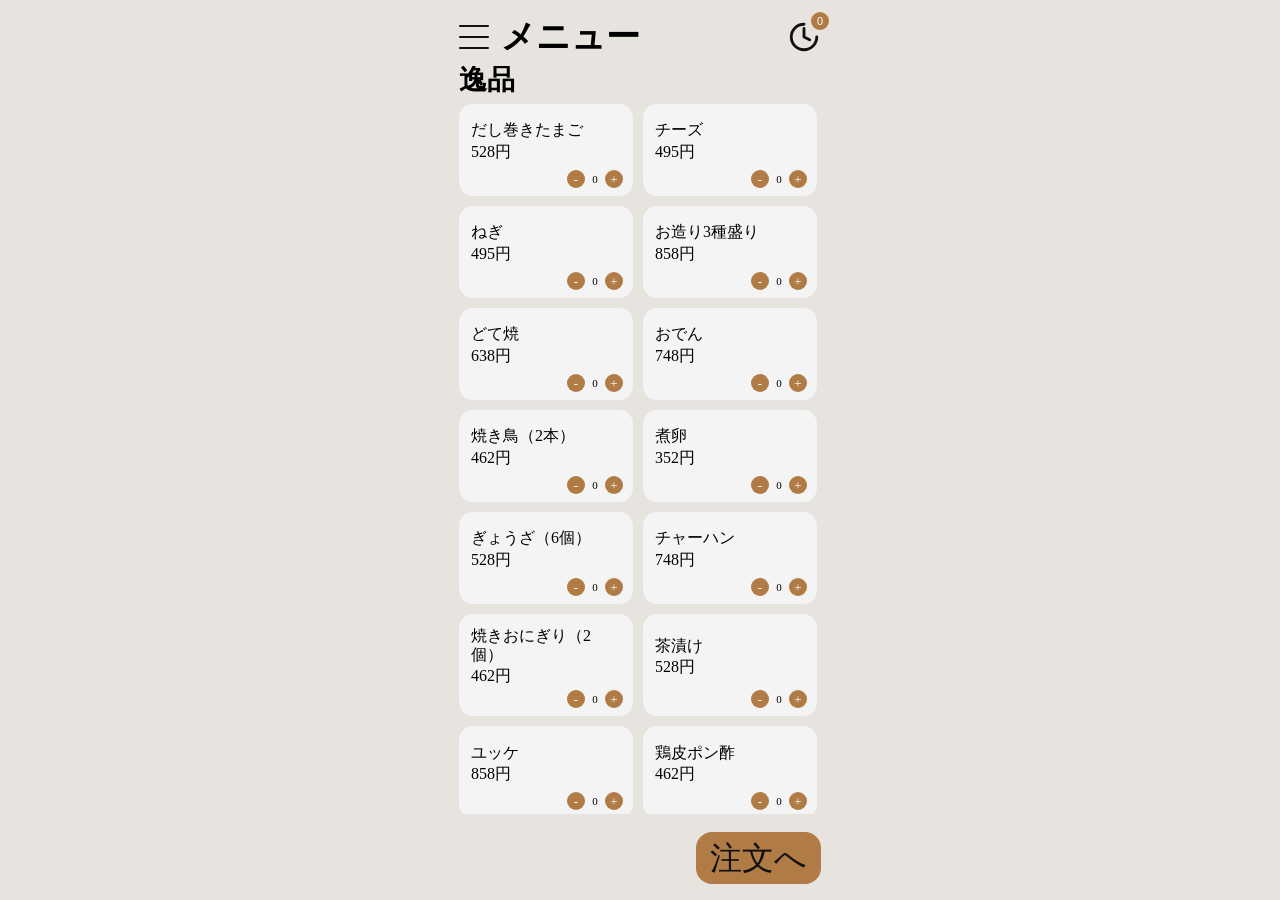
==== commit f34c49c5: "Merge remote-tracking branch 'origin/develop' into feature-nya38" ====
--- a/category.html
+++ b/category.html
@@ -42,240 +42,60 @@
         <section class="menu-block" id="section-ippin">
           <h3 class="menu-block-title">逸品</h3>
           <div class="menu-grid">
-            <article class="menu-card">
-              <img class="menu-image" src="assets/ippin-dashimaki-tamago.png" alt="だし巻きたまご" loading="lazy" />
-              <p class="menu-name">だし巻きたまご</p>
-              <p class="menu-tags">和食</p>
-              <p class="menu-price">528円</p>
-            </article>
-            <article class="menu-card">
-              <img class="menu-image" src="assets/ippin-cheese.png" alt="チーズ" loading="lazy" />
-              <p class="menu-name">チーズ</p>
-              <p class="menu-tags">和食・重</p>
-              <p class="menu-price">495円</p>
-            </article>
-            <article class="menu-card">
-              <img class="menu-image" src="assets/ippin-negi.png" alt="ねぎ" loading="lazy" />
-              <p class="menu-name">ねぎ</p>
-              <p class="menu-tags">和食・野菜</p>
-              <p class="menu-price">495円</p>
-            </article>
-            <article class="menu-card">
-              <img class="menu-image" src="assets/ippin-sashimi-3shu.png" alt="お造り3種盛り" loading="lazy" />
-              <p class="menu-name">お造り3種盛り</p>
-              <p class="menu-tags">魚・軽</p>
-              <p class="menu-price">858円</p>
-            </article>
-            <article class="menu-card">
-              <img class="menu-image" src="assets/ippin-doteyaki.png" alt="どて焼" loading="lazy" />
-              <p class="menu-name">どて焼</p>
-              <p class="menu-tags">肉・茶色</p>
-              <p class="menu-price">638円</p>
-            </article>
-            <article class="menu-card">
-              <img class="menu-image" src="assets/ippin-oden.png" alt="おでん" loading="lazy" />
-              <p class="menu-name">おでん</p>
-              <p class="menu-tags">茶色・和食</p>
-              <p class="menu-price">748円</p>
-            </article>
-            <article class="menu-card">
-              <img class="menu-image" src="assets/ippin-yakitori.png" alt="焼き鳥（2本）" loading="lazy" />
-              <p class="menu-name">焼き鳥（2本）</p>
-              <p class="menu-tags">肉</p>
-              <p class="menu-price">462円</p>
-            </article>
-            <article class="menu-card">
-              <img class="menu-image" src="assets/ippin-nitamago.png" alt="煮卵" loading="lazy" />
-              <p class="menu-name">煮卵</p>
-              <p class="menu-tags">茶色・スピード</p>
-              <p class="menu-price">352円</p>
-            </article>
-            <article class="menu-card">
-              <img class="menu-image" src="assets/ippin-gyoza.png" alt="ぎょうざ（6個）" loading="lazy" />
-              <p class="menu-name">ぎょうざ（6個）</p>
-              <p class="menu-tags">肉・海外</p>
-              <p class="menu-price">528円</p>
-            </article>
-            <article class="menu-card">
-              <img class="menu-image" src="assets/ippin-chahan.png" alt="チャーハン" loading="lazy" />
-              <p class="menu-name">チャーハン</p>
-              <p class="menu-tags">海外</p>
-              <p class="menu-price">748円</p>
-            </article>
-            <article class="menu-card">
-              <img class="menu-image" src="assets/ippin-yaki-onigiri.png" alt="焼きおにぎり（2個）" loading="lazy" />
-              <p class="menu-name">焼きおにぎり（2個）</p>
-              <p class="menu-tags">茶色・和食</p>
-              <p class="menu-price">462円</p>
-            </article>
-            <article class="menu-card">
-              <img class="menu-image" src="assets/ippin-chazuke.png" alt="茶漬け" loading="lazy" />
-              <p class="menu-name">茶漬け</p>
-              <p class="menu-tags">和食</p>
-              <p class="menu-price">528円</p>
-            </article>
-            <article class="menu-card">
-              <img class="menu-image" src="assets/ippin-yukke.png" alt="ユッケ" loading="lazy" />
-              <p class="menu-name">ユッケ</p>
-              <p class="menu-tags">海外・肉</p>
-              <p class="menu-price">858円</p>
-            </article>
-            <article class="menu-card">
-              <img class="menu-image" src="assets/ippin-torikawa-ponzu.png" alt="鶏皮ポン酢" loading="lazy" />
-              <p class="menu-name">鶏皮ポン酢</p>
-              <p class="menu-tags">肉・軽</p>
-              <p class="menu-price">462円</p>
-            </article>
+            <article class="menu-card"><p class="menu-name">だし巻きたまご</p><p class="menu-tags">和食</p><p class="menu-price">528円</p></article>
+            <article class="menu-card"><p class="menu-name">チーズ</p><p class="menu-tags">和食・重</p><p class="menu-price">495円</p></article>
+            <article class="menu-card"><p class="menu-name">ねぎ</p><p class="menu-tags">和食・野菜</p><p class="menu-price">495円</p></article>
+            <article class="menu-card"><p class="menu-name">お造り3種盛り</p><p class="menu-tags">魚・軽</p><p class="menu-price">858円</p></article>
+            <article class="menu-card"><p class="menu-name">どて焼</p><p class="menu-tags">肉・茶色</p><p class="menu-price">638円</p></article>
+            <article class="menu-card"><p class="menu-name">おでん</p><p class="menu-tags">茶色・和食</p><p class="menu-price">748円</p></article>
+            <article class="menu-card"><p class="menu-name">焼き鳥（2本）</p><p class="menu-tags">肉</p><p class="menu-price">462円</p></article>
+            <article class="menu-card"><p class="menu-name">煮卵</p><p class="menu-tags">茶色・スピード</p><p class="menu-price">352円</p></article>
+            <article class="menu-card"><p class="menu-name">ぎょうざ（6個）</p><p class="menu-tags">肉・海外</p><p class="menu-price">528円</p></article>
+            <article class="menu-card"><p class="menu-name">チャーハン</p><p class="menu-tags">海外</p><p class="menu-price">748円</p></article>
+            <article class="menu-card"><p class="menu-name">焼きおにぎり（2個）</p><p class="menu-tags">茶色・和食</p><p class="menu-price">462円</p></article>
+            <article class="menu-card"><p class="menu-name">茶漬け</p><p class="menu-tags">和食</p><p class="menu-price">528円</p></article>
+            <article class="menu-card"><p class="menu-name">ユッケ</p><p class="menu-tags">海外・肉</p><p class="menu-price">858円</p></article>
+            <article class="menu-card"><p class="menu-name">鶏皮ポン酢</p><p class="menu-tags">肉・軽</p><p class="menu-price">462円</p></article>
           </div>
         </section>
 
         <section class="menu-block" id="section-teppan">
           <h3 class="menu-block-title">鉄板焼き</h3>
           <div class="menu-grid">
-            <article class="menu-card">
-              <img class="menu-image" src="assets/teppan-yakisoba.png" alt="やきそば" loading="lazy" />
-              <p class="menu-name">やきそば</p>
-              <p class="menu-tags">肉・重・野菜</p>
-              <p class="menu-price">748円</p>
-            </article>
-            <article class="menu-card">
-              <img class="menu-image" src="assets/teppan-tonpei-yaki.png" alt="とん平焼き" loading="lazy" />
-              <p class="menu-name">とん平焼き</p>
-              <p class="menu-tags">野菜・肉</p>
-              <p class="menu-price">638円</p>
-            </article>
-            <article class="menu-card">
-              <img class="menu-image" src="assets/teppan-hotate-butter-soy.png" alt="ほたてのバター醬油" loading="lazy" />
-              <p class="menu-name">ほたてのバター醬油</p>
-              <p class="menu-tags">魚・重</p>
-              <p class="menu-price">858円</p>
-            </article>
-            <article class="menu-card">
-              <img class="menu-image" src="assets/teppan-carpaccio.png" alt="カルパッチョ" loading="lazy" />
-              <p class="menu-name">カルパッチョ</p>
-              <p class="menu-tags">魚・軽・洋</p>
-              <p class="menu-price">858円</p>
-            </article>
+            <article class="menu-card"><p class="menu-name">やきそば</p><p class="menu-tags">肉・重・野菜</p><p class="menu-price">748円</p></article>
+            <article class="menu-card"><p class="menu-name">とん平焼き</p><p class="menu-tags">野菜・肉</p><p class="menu-price">638円</p></article>
+            <article class="menu-card"><p class="menu-name">ほたてのバター醬油</p><p class="menu-tags">魚・重</p><p class="menu-price">858円</p></article>
+            <article class="menu-card"><p class="menu-name">カルパッチョ</p><p class="menu-tags">魚・軽・洋</p><p class="menu-price">858円</p></article>
           </div>
         </section>
 
         <section class="menu-block" id="section-fried">
           <h3 class="menu-block-title">揚げ物</h3>
           <div class="menu-grid">
-            <article class="menu-card">
-              <img class="menu-image" src="assets/fried-karaage.png" alt="唐揚げ（5個）" loading="lazy" />
-              <p class="menu-name">唐揚げ（5個）</p>
-              <p class="menu-tags">揚げ物・茶色</p>
-              <p class="menu-price">638円</p>
-            </article>
-            <article class="menu-card">
-              <img class="menu-image" src="assets/fried-yangnyeom.png" alt="ヤンニョム" loading="lazy" />
-              <p class="menu-name">ヤンニョム</p>
-              <p class="menu-tags">揚げ物・海外</p>
-              <p class="menu-price">748円</p>
-            </article>
-            <article class="menu-card">
-              <img class="menu-image" src="assets/fried-yurinchi.png" alt="油淋鶏" loading="lazy" />
-              <p class="menu-name">油淋鶏</p>
-              <p class="menu-tags">揚げ物・茶色</p>
-              <p class="menu-price">748円</p>
-            </article>
-            <article class="menu-card">
-              <img class="menu-image" src="assets/fried-tartar.png" alt="タルタル" loading="lazy" />
-              <p class="menu-name">タルタル</p>
-              <p class="menu-tags">揚げ物・重</p>
-              <p class="menu-price">792円</p>
-            </article>
-            <article class="menu-card">
-              <img class="menu-image" src="assets/fried-potato.png" alt="ポテト" loading="lazy" />
-              <p class="menu-name">ポテト</p>
-              <p class="menu-tags">揚げ物・黄色</p>
-              <p class="menu-price">462円</p>
-            </article>
-            <article class="menu-card">
-              <img class="menu-image" src="assets/fried-korokke.png" alt="コロッケ（2個）" loading="lazy" />
-              <p class="menu-name">コロッケ（2個）</p>
-              <p class="menu-tags">揚げ物・肉・重</p>
-              <p class="menu-price">528円</p>
-            </article>
-            <article class="menu-card">
-              <img class="menu-image" src="assets/fried-mochi-cheese.png" alt="もちチーズフライ" loading="lazy" />
-              <p class="menu-name">もちチーズフライ</p>
-              <p class="menu-tags">揚げ物・重</p>
-              <p class="menu-price">638円</p>
-            </article>
-            <article class="menu-card">
-              <img class="menu-image" src="assets/fried-tako-karaage.png" alt="たこの唐揚げ" loading="lazy" />
-              <p class="menu-name">たこの唐揚げ</p>
-              <p class="menu-tags">揚げ物・魚</p>
-              <p class="menu-price">748円</p>
-            </article>
-            <article class="menu-card">
-              <img class="menu-image" src="assets/fried-nankotsu-karaage.png" alt="軟骨唐揚げ" loading="lazy" />
-              <p class="menu-name">軟骨唐揚げ</p>
-              <p class="menu-tags">揚げ物</p>
-              <p class="menu-price">528円</p>
-            </article>
-            <article class="menu-card">
-              <img class="menu-image" src="assets/fried-fish-and-chips.png" alt="フィッシュ&チップス" loading="lazy" />
-              <p class="menu-name">フィッシュ&チップス</p>
-              <p class="menu-tags">揚げ物・魚・洋</p>
-              <p class="menu-price">858円</p>
-            </article>
+            <article class="menu-card"><p class="menu-name">唐揚げ（5個）</p><p class="menu-tags">揚げ物・茶色</p><p class="menu-price">638円</p></article>
+            <article class="menu-card"><p class="menu-name">ヤンニョム</p><p class="menu-tags">揚げ物・海外</p><p class="menu-price">748円</p></article>
+            <article class="menu-card"><p class="menu-name">油淋鶏</p><p class="menu-tags">揚げ物・茶色</p><p class="menu-price">748円</p></article>
+            <article class="menu-card"><p class="menu-name">タルタル</p><p class="menu-tags">揚げ物・重</p><p class="menu-price">792円</p></article>
+            <article class="menu-card"><p class="menu-name">ポテト</p><p class="menu-tags">揚げ物・黄色</p><p class="menu-price">462円</p></article>
+            <article class="menu-card"><p class="menu-name">コロッケ（2個）</p><p class="menu-tags">揚げ物・肉・重</p><p class="menu-price">528円</p></article>
+            <article class="menu-card"><p class="menu-name">もちチーズフライ</p><p class="menu-tags">揚げ物・重</p><p class="menu-price">638円</p></article>
+            <article class="menu-card"><p class="menu-name">たこの唐揚げ</p><p class="menu-tags">揚げ物・魚</p><p class="menu-price">748円</p></article>
+            <article class="menu-card"><p class="menu-name">軟骨唐揚げ</p><p class="menu-tags">揚げ物</p><p class="menu-price">528円</p></article>
+            <article class="menu-card"><p class="menu-name">フィッシュ&チップス</p><p class="menu-tags">揚げ物・魚・洋</p><p class="menu-price">858円</p></article>
           </div>
         </section>
 
         <section class="menu-block" id="section-salad">
           <h3 class="menu-block-title">サラダ</h3>
           <div class="menu-grid">
-            <article class="menu-card">
-              <img class="menu-image" src="assets/salad-caesar-salad.png" alt="シーザーサラダ" loading="lazy" />
-              <p class="menu-name">シーザーサラダ</p>
-              <p class="menu-tags">野菜・軽</p>
-              <p class="menu-price">638円</p>
-            </article>
-            <article class="menu-card">
-              <img class="menu-image" src="assets/salad-potato-salad.png" alt="ポテトサラダ" loading="lazy" />
-              <p class="menu-name">ポテトサラダ</p>
-              <p class="menu-tags">野菜・重</p>
-              <p class="menu-price">495円</p>
-            </article>
-            <article class="menu-card">
-              <img class="menu-image" src="assets/salad-choregi-salad.png" alt="チョレギサラダ" loading="lazy" />
-              <p class="menu-name">チョレギサラダ</p>
-              <p class="menu-tags">野菜・海外</p>
-              <p class="menu-price">638円</p>
-            </article>
-            <article class="menu-card">
-              <img class="menu-image" src="assets/salad-tomato.png" alt="トマト" loading="lazy" />
-              <p class="menu-name">トマト</p>
-              <p class="menu-tags">野菜・軽</p>
-              <p class="menu-price">418円</p>
-            </article>
-            <article class="menu-card">
-              <img class="menu-image" src="assets/salad-shio-cabbage.png" alt="塩だれキャベツ" loading="lazy" />
-              <p class="menu-name">塩だれキャベツ</p>
-              <p class="menu-tags">野菜・スピード</p>
-              <p class="menu-price">352円</p>
-            </article>
-            <article class="menu-card">
-              <img class="menu-image" src="assets/salad-yamitsuki-cucumber.png" alt="やみつききゅうり" loading="lazy" />
-              <p class="menu-name">やみつききゅうり</p>
-              <p class="menu-tags">野菜・スピード</p>
-              <p class="menu-price">352円</p>
-            </article>
-            <article class="menu-card">
-              <img class="menu-image" src="assets/salad-ippon-cucumber.png" alt="きゅうりの一本漬け" loading="lazy" />
-              <p class="menu-name">きゅうりの一本漬け</p>
-              <p class="menu-tags">野菜・スピード</p>
-              <p class="menu-price">418円</p>
-            </article>
-            <article class="menu-card">
-              <img class="menu-image" src="assets/salad-edamame.png" alt="枝豆" loading="lazy" />
-              <p class="menu-name">枝豆</p>
-              <p class="menu-tags">野菜・スピード</p>
-              <p class="menu-price">352円</p>
-            </article>
+            <article class="menu-card"><p class="menu-name">シーザーサラダ</p><p class="menu-tags">野菜・軽</p><p class="menu-price">638円</p></article>
+            <article class="menu-card"><p class="menu-name">ポテトサラダ</p><p class="menu-tags">野菜・重</p><p class="menu-price">495円</p></article>
+            <article class="menu-card"><p class="menu-name">チョレギサラダ</p><p class="menu-tags">野菜・海外</p><p class="menu-price">638円</p></article>
+            <article class="menu-card"><p class="menu-name">トマト</p><p class="menu-tags">野菜・軽</p><p class="menu-price">418円</p></article>
+            <article class="menu-card"><p class="menu-name">塩だれキャベツ</p><p class="menu-tags">野菜・スピード</p><p class="menu-price">352円</p></article>
+            <article class="menu-card"><p class="menu-name">やみつききゅうり</p><p class="menu-tags">野菜・スピード</p><p class="menu-price">352円</p></article>
+            <article class="menu-card"><p class="menu-name">きゅうりの一本漬け</p><p class="menu-tags">野菜・スピード</p><p class="menu-price">418円</p></article>
+            <article class="menu-card"><p class="menu-name">枝豆</p><p class="menu-tags">野菜・スピード</p><p class="menu-price">352円</p></article>
           </div>
         </section>
 
@@ -283,100 +103,25 @@
           <h3 class="menu-block-title">ドリンク</h3>
           <h4 class="menu-subtitle">アルコール</h4>
           <div class="menu-grid">
-            <article class="menu-card">
-              <img class="menu-image" src="assets/drink-sour.png" alt="サワー各種" loading="lazy" />
-              <p class="menu-name">サワー各種</p>
-              <p class="menu-tags">洋</p>
-              <p class="menu-price">462円</p>
-            </article>
-            <article class="menu-card">
-              <img class="menu-image" src="assets/drink-chuhai.png" alt="チューハイ各種" loading="lazy" />
-              <p class="menu-name">チューハイ各種</p>
-              <p class="menu-tags">洋</p>
-              <p class="menu-price">462円</p>
-            </article>
-            <article class="menu-card">
-              <img class="menu-image" src="assets/drink-beer.png" alt="生ビール" loading="lazy" />
-              <p class="menu-name">生ビール</p>
-              <p class="menu-tags">酒</p>
-              <p class="menu-price">605円</p>
-            </article>
-            <article class="menu-card">
-              <img class="menu-image" src="assets/drink-shochu.png" alt="焼酎" loading="lazy" />
-              <p class="menu-name">焼酎</p>
-              <p class="menu-tags">酒</p>
-              <p class="menu-price">528円</p>
-            </article>
-            <article class="menu-card">
-              <img class="menu-image" src="assets/drink-highball.png" alt="ハイボール" loading="lazy" />
-              <p class="menu-name">ハイボール</p>
-              <p class="menu-tags">酒</p>
-              <p class="menu-price">528円</p>
-            </article>
-            <article class="menu-card">
-              <img class="menu-image" src="assets/drink-sake.png" alt="日本酒" loading="lazy" />
-              <p class="menu-name">日本酒</p>
-              <p class="menu-tags">酒</p>
-              <p class="menu-price">638円</p>
-            </article>
-            <article class="menu-card">
-              <img class="menu-image" src="assets/drink-wine.png" alt="ワイン" loading="lazy" />
-              <p class="menu-name">ワイン</p>
-              <p class="menu-tags">酒・洋</p>
-              <p class="menu-price">528円</p>
-            </article>
-            <article class="menu-card">
-              <img class="menu-image" src="assets/drink-cocktails.png" alt="カクテル各種" loading="lazy" />
-              <p class="menu-name">カクテル各種</p>
-              <p class="menu-tags">洋・甘</p>
-              <p class="menu-price">550円</p>
-            </article>
+            <article class="menu-card"><p class="menu-name">サワー各種</p><p class="menu-tags">洋</p><p class="menu-price">462円</p></article>
+            <article class="menu-card"><p class="menu-name">チューハイ各種</p><p class="menu-tags">洋</p><p class="menu-price">462円</p></article>
+            <article class="menu-card"><p class="menu-name">生ビール</p><p class="menu-tags">酒</p><p class="menu-price">605円</p></article>
+            <article class="menu-card"><p class="menu-name">焼酎</p><p class="menu-tags">酒</p><p class="menu-price">528円</p></article>
+            <article class="menu-card"><p class="menu-name">ハイボール</p><p class="menu-tags">酒</p><p class="menu-price">528円</p></article>
+            <article class="menu-card"><p class="menu-name">日本酒</p><p class="menu-tags">酒</p><p class="menu-price">638円</p></article>
+            <article class="menu-card"><p class="menu-name">ワイン</p><p class="menu-tags">酒・洋</p><p class="menu-price">528円</p></article>
+            <article class="menu-card"><p class="menu-name">カクテル各種</p><p class="menu-tags">洋・甘</p><p class="menu-price">550円</p></article>
           </div>
 
           <h4 class="menu-subtitle">ソフトドリンク</h4>
           <div class="menu-grid">
-            <article class="menu-card">
-              <img class="menu-image" src="assets/drink-cola.png" alt="コーラ" loading="lazy" />
-              <p class="menu-name">コーラ</p>
-              <p class="menu-tags">炭酸・ジャンク</p>
-              <p class="menu-price">308円</p>
-            </article>
-            <article class="menu-card">
-              <img class="menu-image" src="assets/drink-oolong-tea.png" alt="ウーロン茶" loading="lazy" />
-              <p class="menu-name">ウーロン茶</p>
-              <p class="menu-tags">茶色・軽</p>
-              <p class="menu-price">308円</p>
-            </article>
-            <article class="menu-card">
-              <img class="menu-image" src="assets/drink-orange-juice.png" alt="オレンジジュース" loading="lazy" />
-              <p class="menu-name">オレンジジュース</p>
-              <p class="menu-tags">洋・甘</p>
-              <p class="menu-price">352円</p>
-            </article>
-            <article class="menu-card">
-              <img class="menu-image" src="assets/drink-mix-juice.png" alt="ミックスジュース" loading="lazy" />
-              <p class="menu-name">ミックスジュース</p>
-              <p class="menu-tags">洋・甘</p>
-              <p class="menu-price">418円</p>
-            </article>
-            <article class="menu-card">
-              <img class="menu-image" src="assets/drink-ginger-ale.png" alt="ジンジャーエール" loading="lazy" />
-              <p class="menu-name">ジンジャーエール</p>
-              <p class="menu-tags">甘</p>
-              <p class="menu-price">352円</p>
-            </article>
-            <article class="menu-card">
-              <img class="menu-image" src="assets/drink-calpis.png" alt="カルピス" loading="lazy" />
-              <p class="menu-name">カルピス</p>
-              <p class="menu-tags">甘</p>
-              <p class="menu-price">352円</p>
-            </article>
-            <article class="menu-card">
-              <img class="menu-image" src="assets/drink-water.png" alt="水" loading="lazy" />
-              <p class="menu-name">水</p>
-              <p class="menu-tags">ノンアル</p>
-              <p class="menu-price">0円</p>
-            </article>
+            <article class="menu-card"><p class="menu-name">コーラ</p><p class="menu-tags">炭酸・ジャンク</p><p class="menu-price">308円</p></article>
+            <article class="menu-card"><p class="menu-name">ウーロン茶</p><p class="menu-tags">茶色・軽</p><p class="menu-price">308円</p></article>
+            <article class="menu-card"><p class="menu-name">オレンジジュース</p><p class="menu-tags">洋・甘</p><p class="menu-price">352円</p></article>
+            <article class="menu-card"><p class="menu-name">ミックスジュース</p><p class="menu-tags">洋・甘</p><p class="menu-price">418円</p></article>
+            <article class="menu-card"><p class="menu-name">ジンジャーエール</p><p class="menu-tags">甘</p><p class="menu-price">352円</p></article>
+            <article class="menu-card"><p class="menu-name">カルピス</p><p class="menu-tags">甘</p><p class="menu-price">352円</p></article>
+            <article class="menu-card"><p class="menu-name">水</p><p class="menu-tags">ノンアル</p><p class="menu-price">0円</p></article>
           </div>
         </section>
       </section>
--- a/style.css
+++ b/style.css
@@ -33,8 +33,6 @@
   max-width: 390px;
   height: 100vh;
   background: #ffffff;
-  position: relative;
-  overflow: hidden;
   display: flex;
   flex-direction: column;
   align-items: center;
@@ -42,46 +40,10 @@
   gap: 40px;
 }
 
-.landing-slider {
-  position: absolute;
-  inset: 0;
-  z-index: 0;
-}
-
-.landing-slider-track {
-  width: 200%;
-  height: 100%;
-  display: flex;
-  animation: landing-slide-loop 24s linear infinite;
-}
-
-.landing-slider-image {
-  width: 50%;
-  height: 100%;
-  flex: 0 0 50%;
-  object-fit: cover;
-}
-
-.app::after {
-  content: "";
-  position: absolute;
-  inset: 0;
-  background: rgba(255, 255, 255, 0.35);
-  z-index: 1;
-}
-
 .title {
   margin: 0;
   font-size: 40px;
-  text-align: center;
-  position: relative;
-  z-index: 2;
-  text-shadow: 0 2px 8px rgba(255, 255, 255, 0.8);
-}
-
-.button-area {
-  position: relative;
-  z-index: 2;
+  text-align:center;
 }
 
 .start-btn {
@@ -92,21 +54,6 @@
   font-size: 32px;
   padding: 18px 30px;
   cursor: pointer;
-}
-
-@keyframes landing-slide-loop {
-  from {
-    transform: translateX(0);
-  }
-  to {
-    transform: translateX(-50%);
-  }
-}
-
-@media (prefers-reduced-motion: reduce) {
-  .landing-slider-track {
-    animation: none;
-  }
 }
 
 .menu-page {
@@ -256,23 +203,16 @@
 .menu-card {
   background: #f4f4f4;
   border-radius: 14px;
-  min-height: 120px;
-  display: flex;
-  flex-direction: column;
-  justify-content: flex-start;
+  min-height: 92px;
+  display: flex;
+  flex-direction: column;
+  justify-content: center;
   gap: 4px;
   padding: 10px;
   border: 2px solid transparent;
   cursor: pointer;
   position: relative;
   padding-bottom: 30px;
-}
-
-.menu-image {
-  width: 100%;
-  aspect-ratio: 4 / 3;
-  object-fit: cover;
-  border-radius: 10px;
 }
 
 .menu-card.has-qty {
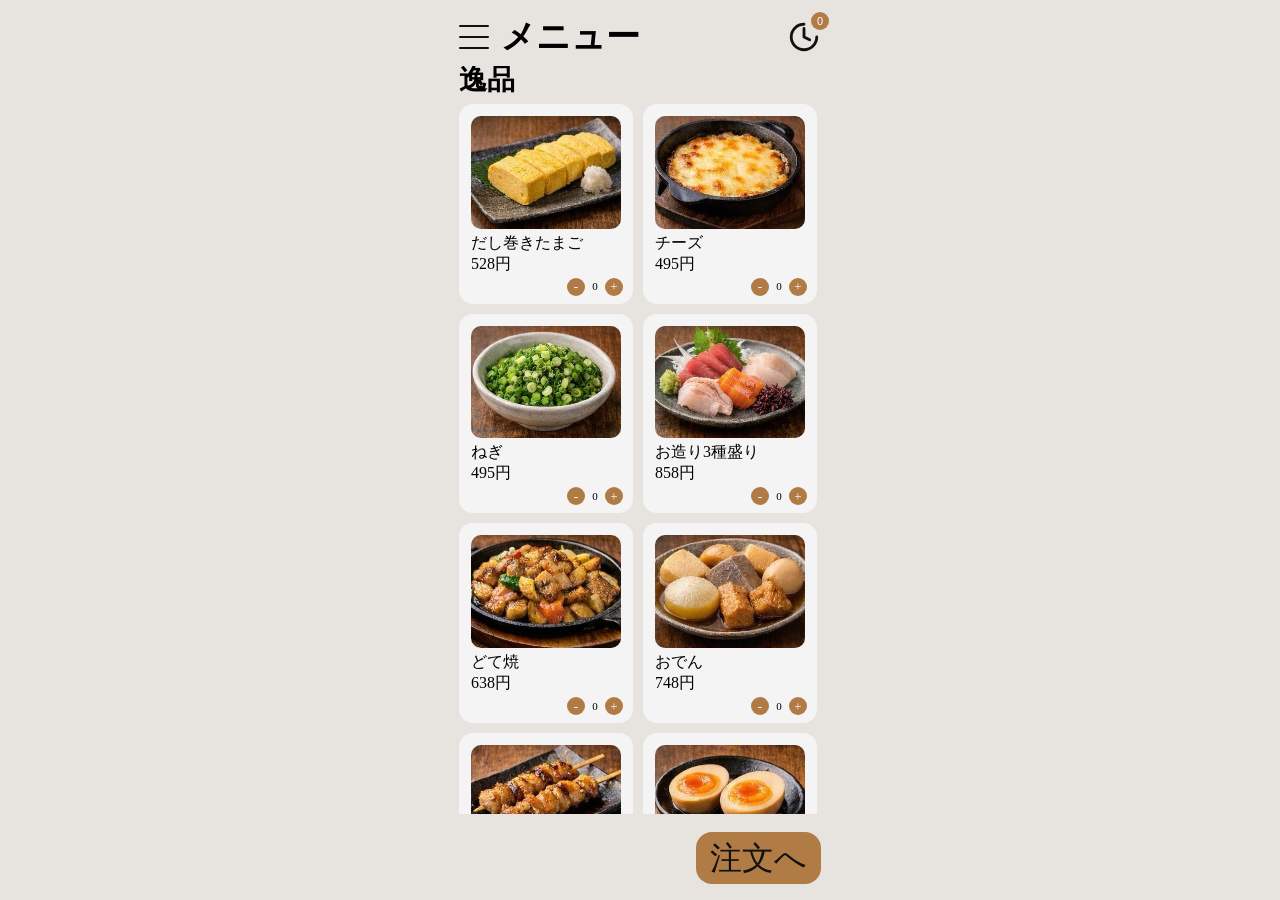
==== commit 7db0f923: "Merge branch 'feature/ui-picture' into feature-nya38" ====
--- a/category.html
+++ b/category.html
@@ -42,60 +42,240 @@
         <section class="menu-block" id="section-ippin">
           <h3 class="menu-block-title">逸品</h3>
           <div class="menu-grid">
-            <article class="menu-card"><p class="menu-name">だし巻きたまご</p><p class="menu-tags">和食</p><p class="menu-price">528円</p></article>
-            <article class="menu-card"><p class="menu-name">チーズ</p><p class="menu-tags">和食・重</p><p class="menu-price">495円</p></article>
-            <article class="menu-card"><p class="menu-name">ねぎ</p><p class="menu-tags">和食・野菜</p><p class="menu-price">495円</p></article>
-            <article class="menu-card"><p class="menu-name">お造り3種盛り</p><p class="menu-tags">魚・軽</p><p class="menu-price">858円</p></article>
-            <article class="menu-card"><p class="menu-name">どて焼</p><p class="menu-tags">肉・茶色</p><p class="menu-price">638円</p></article>
-            <article class="menu-card"><p class="menu-name">おでん</p><p class="menu-tags">茶色・和食</p><p class="menu-price">748円</p></article>
-            <article class="menu-card"><p class="menu-name">焼き鳥（2本）</p><p class="menu-tags">肉</p><p class="menu-price">462円</p></article>
-            <article class="menu-card"><p class="menu-name">煮卵</p><p class="menu-tags">茶色・スピード</p><p class="menu-price">352円</p></article>
-            <article class="menu-card"><p class="menu-name">ぎょうざ（6個）</p><p class="menu-tags">肉・海外</p><p class="menu-price">528円</p></article>
-            <article class="menu-card"><p class="menu-name">チャーハン</p><p class="menu-tags">海外</p><p class="menu-price">748円</p></article>
-            <article class="menu-card"><p class="menu-name">焼きおにぎり（2個）</p><p class="menu-tags">茶色・和食</p><p class="menu-price">462円</p></article>
-            <article class="menu-card"><p class="menu-name">茶漬け</p><p class="menu-tags">和食</p><p class="menu-price">528円</p></article>
-            <article class="menu-card"><p class="menu-name">ユッケ</p><p class="menu-tags">海外・肉</p><p class="menu-price">858円</p></article>
-            <article class="menu-card"><p class="menu-name">鶏皮ポン酢</p><p class="menu-tags">肉・軽</p><p class="menu-price">462円</p></article>
+            <article class="menu-card">
+              <img class="menu-image" src="assets/ippin-dashimaki-tamago.png" alt="だし巻きたまご" loading="lazy" />
+              <p class="menu-name">だし巻きたまご</p>
+              <p class="menu-tags">和食</p>
+              <p class="menu-price">528円</p>
+            </article>
+            <article class="menu-card">
+              <img class="menu-image" src="assets/ippin-cheese.png" alt="チーズ" loading="lazy" />
+              <p class="menu-name">チーズ</p>
+              <p class="menu-tags">和食・重</p>
+              <p class="menu-price">495円</p>
+            </article>
+            <article class="menu-card">
+              <img class="menu-image" src="assets/ippin-negi.png" alt="ねぎ" loading="lazy" />
+              <p class="menu-name">ねぎ</p>
+              <p class="menu-tags">和食・野菜</p>
+              <p class="menu-price">495円</p>
+            </article>
+            <article class="menu-card">
+              <img class="menu-image" src="assets/ippin-sashimi-3shu.png" alt="お造り3種盛り" loading="lazy" />
+              <p class="menu-name">お造り3種盛り</p>
+              <p class="menu-tags">魚・軽</p>
+              <p class="menu-price">858円</p>
+            </article>
+            <article class="menu-card">
+              <img class="menu-image" src="assets/ippin-doteyaki.png" alt="どて焼" loading="lazy" />
+              <p class="menu-name">どて焼</p>
+              <p class="menu-tags">肉・茶色</p>
+              <p class="menu-price">638円</p>
+            </article>
+            <article class="menu-card">
+              <img class="menu-image" src="assets/ippin-oden.png" alt="おでん" loading="lazy" />
+              <p class="menu-name">おでん</p>
+              <p class="menu-tags">茶色・和食</p>
+              <p class="menu-price">748円</p>
+            </article>
+            <article class="menu-card">
+              <img class="menu-image" src="assets/ippin-yakitori.png" alt="焼き鳥（2本）" loading="lazy" />
+              <p class="menu-name">焼き鳥（2本）</p>
+              <p class="menu-tags">肉</p>
+              <p class="menu-price">462円</p>
+            </article>
+            <article class="menu-card">
+              <img class="menu-image" src="assets/ippin-nitamago.png" alt="煮卵" loading="lazy" />
+              <p class="menu-name">煮卵</p>
+              <p class="menu-tags">茶色・スピード</p>
+              <p class="menu-price">352円</p>
+            </article>
+            <article class="menu-card">
+              <img class="menu-image" src="assets/ippin-gyoza.png" alt="ぎょうざ（6個）" loading="lazy" />
+              <p class="menu-name">ぎょうざ（6個）</p>
+              <p class="menu-tags">肉・海外</p>
+              <p class="menu-price">528円</p>
+            </article>
+            <article class="menu-card">
+              <img class="menu-image" src="assets/ippin-chahan.png" alt="チャーハン" loading="lazy" />
+              <p class="menu-name">チャーハン</p>
+              <p class="menu-tags">海外</p>
+              <p class="menu-price">748円</p>
+            </article>
+            <article class="menu-card">
+              <img class="menu-image" src="assets/ippin-yaki-onigiri.png" alt="焼きおにぎり（2個）" loading="lazy" />
+              <p class="menu-name">焼きおにぎり（2個）</p>
+              <p class="menu-tags">茶色・和食</p>
+              <p class="menu-price">462円</p>
+            </article>
+            <article class="menu-card">
+              <img class="menu-image" src="assets/ippin-chazuke.png" alt="茶漬け" loading="lazy" />
+              <p class="menu-name">茶漬け</p>
+              <p class="menu-tags">和食</p>
+              <p class="menu-price">528円</p>
+            </article>
+            <article class="menu-card">
+              <img class="menu-image" src="assets/ippin-yukke.png" alt="ユッケ" loading="lazy" />
+              <p class="menu-name">ユッケ</p>
+              <p class="menu-tags">海外・肉</p>
+              <p class="menu-price">858円</p>
+            </article>
+            <article class="menu-card">
+              <img class="menu-image" src="assets/ippin-torikawa-ponzu.png" alt="鶏皮ポン酢" loading="lazy" />
+              <p class="menu-name">鶏皮ポン酢</p>
+              <p class="menu-tags">肉・軽</p>
+              <p class="menu-price">462円</p>
+            </article>
           </div>
         </section>
 
         <section class="menu-block" id="section-teppan">
           <h3 class="menu-block-title">鉄板焼き</h3>
           <div class="menu-grid">
-            <article class="menu-card"><p class="menu-name">やきそば</p><p class="menu-tags">肉・重・野菜</p><p class="menu-price">748円</p></article>
-            <article class="menu-card"><p class="menu-name">とん平焼き</p><p class="menu-tags">野菜・肉</p><p class="menu-price">638円</p></article>
-            <article class="menu-card"><p class="menu-name">ほたてのバター醬油</p><p class="menu-tags">魚・重</p><p class="menu-price">858円</p></article>
-            <article class="menu-card"><p class="menu-name">カルパッチョ</p><p class="menu-tags">魚・軽・洋</p><p class="menu-price">858円</p></article>
+            <article class="menu-card">
+              <img class="menu-image" src="assets/teppan-yakisoba.png" alt="やきそば" loading="lazy" />
+              <p class="menu-name">やきそば</p>
+              <p class="menu-tags">肉・重・野菜</p>
+              <p class="menu-price">748円</p>
+            </article>
+            <article class="menu-card">
+              <img class="menu-image" src="assets/teppan-tonpei-yaki.png" alt="とん平焼き" loading="lazy" />
+              <p class="menu-name">とん平焼き</p>
+              <p class="menu-tags">野菜・肉</p>
+              <p class="menu-price">638円</p>
+            </article>
+            <article class="menu-card">
+              <img class="menu-image" src="assets/teppan-hotate-butter-soy.png" alt="ほたてのバター醬油" loading="lazy" />
+              <p class="menu-name">ほたてのバター醬油</p>
+              <p class="menu-tags">魚・重</p>
+              <p class="menu-price">858円</p>
+            </article>
+            <article class="menu-card">
+              <img class="menu-image" src="assets/teppan-carpaccio.png" alt="カルパッチョ" loading="lazy" />
+              <p class="menu-name">カルパッチョ</p>
+              <p class="menu-tags">魚・軽・洋</p>
+              <p class="menu-price">858円</p>
+            </article>
           </div>
         </section>
 
         <section class="menu-block" id="section-fried">
           <h3 class="menu-block-title">揚げ物</h3>
           <div class="menu-grid">
-            <article class="menu-card"><p class="menu-name">唐揚げ（5個）</p><p class="menu-tags">揚げ物・茶色</p><p class="menu-price">638円</p></article>
-            <article class="menu-card"><p class="menu-name">ヤンニョム</p><p class="menu-tags">揚げ物・海外</p><p class="menu-price">748円</p></article>
-            <article class="menu-card"><p class="menu-name">油淋鶏</p><p class="menu-tags">揚げ物・茶色</p><p class="menu-price">748円</p></article>
-            <article class="menu-card"><p class="menu-name">タルタル</p><p class="menu-tags">揚げ物・重</p><p class="menu-price">792円</p></article>
-            <article class="menu-card"><p class="menu-name">ポテト</p><p class="menu-tags">揚げ物・黄色</p><p class="menu-price">462円</p></article>
-            <article class="menu-card"><p class="menu-name">コロッケ（2個）</p><p class="menu-tags">揚げ物・肉・重</p><p class="menu-price">528円</p></article>
-            <article class="menu-card"><p class="menu-name">もちチーズフライ</p><p class="menu-tags">揚げ物・重</p><p class="menu-price">638円</p></article>
-            <article class="menu-card"><p class="menu-name">たこの唐揚げ</p><p class="menu-tags">揚げ物・魚</p><p class="menu-price">748円</p></article>
-            <article class="menu-card"><p class="menu-name">軟骨唐揚げ</p><p class="menu-tags">揚げ物</p><p class="menu-price">528円</p></article>
-            <article class="menu-card"><p class="menu-name">フィッシュ&チップス</p><p class="menu-tags">揚げ物・魚・洋</p><p class="menu-price">858円</p></article>
+            <article class="menu-card">
+              <img class="menu-image" src="assets/fried-karaage.png" alt="唐揚げ（5個）" loading="lazy" />
+              <p class="menu-name">唐揚げ（5個）</p>
+              <p class="menu-tags">揚げ物・茶色</p>
+              <p class="menu-price">638円</p>
+            </article>
+            <article class="menu-card">
+              <img class="menu-image" src="assets/fried-yangnyeom.png" alt="ヤンニョム" loading="lazy" />
+              <p class="menu-name">ヤンニョム</p>
+              <p class="menu-tags">揚げ物・海外</p>
+              <p class="menu-price">748円</p>
+            </article>
+            <article class="menu-card">
+              <img class="menu-image" src="assets/fried-yurinchi.png" alt="油淋鶏" loading="lazy" />
+              <p class="menu-name">油淋鶏</p>
+              <p class="menu-tags">揚げ物・茶色</p>
+              <p class="menu-price">748円</p>
+            </article>
+            <article class="menu-card">
+              <img class="menu-image" src="assets/fried-tartar.png" alt="タルタル" loading="lazy" />
+              <p class="menu-name">タルタル</p>
+              <p class="menu-tags">揚げ物・重</p>
+              <p class="menu-price">792円</p>
+            </article>
+            <article class="menu-card">
+              <img class="menu-image" src="assets/fried-potato.png" alt="ポテト" loading="lazy" />
+              <p class="menu-name">ポテト</p>
+              <p class="menu-tags">揚げ物・黄色</p>
+              <p class="menu-price">462円</p>
+            </article>
+            <article class="menu-card">
+              <img class="menu-image" src="assets/fried-korokke.png" alt="コロッケ（2個）" loading="lazy" />
+              <p class="menu-name">コロッケ（2個）</p>
+              <p class="menu-tags">揚げ物・肉・重</p>
+              <p class="menu-price">528円</p>
+            </article>
+            <article class="menu-card">
+              <img class="menu-image" src="assets/fried-mochi-cheese.png" alt="もちチーズフライ" loading="lazy" />
+              <p class="menu-name">もちチーズフライ</p>
+              <p class="menu-tags">揚げ物・重</p>
+              <p class="menu-price">638円</p>
+            </article>
+            <article class="menu-card">
+              <img class="menu-image" src="assets/fried-tako-karaage.png" alt="たこの唐揚げ" loading="lazy" />
+              <p class="menu-name">たこの唐揚げ</p>
+              <p class="menu-tags">揚げ物・魚</p>
+              <p class="menu-price">748円</p>
+            </article>
+            <article class="menu-card">
+              <img class="menu-image" src="assets/fried-nankotsu-karaage.png" alt="軟骨唐揚げ" loading="lazy" />
+              <p class="menu-name">軟骨唐揚げ</p>
+              <p class="menu-tags">揚げ物</p>
+              <p class="menu-price">528円</p>
+            </article>
+            <article class="menu-card">
+              <img class="menu-image" src="assets/fried-fish-and-chips.png" alt="フィッシュ&チップス" loading="lazy" />
+              <p class="menu-name">フィッシュ&チップス</p>
+              <p class="menu-tags">揚げ物・魚・洋</p>
+              <p class="menu-price">858円</p>
+            </article>
           </div>
         </section>
 
         <section class="menu-block" id="section-salad">
           <h3 class="menu-block-title">サラダ</h3>
           <div class="menu-grid">
-            <article class="menu-card"><p class="menu-name">シーザーサラダ</p><p class="menu-tags">野菜・軽</p><p class="menu-price">638円</p></article>
-            <article class="menu-card"><p class="menu-name">ポテトサラダ</p><p class="menu-tags">野菜・重</p><p class="menu-price">495円</p></article>
-            <article class="menu-card"><p class="menu-name">チョレギサラダ</p><p class="menu-tags">野菜・海外</p><p class="menu-price">638円</p></article>
-            <article class="menu-card"><p class="menu-name">トマト</p><p class="menu-tags">野菜・軽</p><p class="menu-price">418円</p></article>
-            <article class="menu-card"><p class="menu-name">塩だれキャベツ</p><p class="menu-tags">野菜・スピード</p><p class="menu-price">352円</p></article>
-            <article class="menu-card"><p class="menu-name">やみつききゅうり</p><p class="menu-tags">野菜・スピード</p><p class="menu-price">352円</p></article>
-            <article class="menu-card"><p class="menu-name">きゅうりの一本漬け</p><p class="menu-tags">野菜・スピード</p><p class="menu-price">418円</p></article>
-            <article class="menu-card"><p class="menu-name">枝豆</p><p class="menu-tags">野菜・スピード</p><p class="menu-price">352円</p></article>
+            <article class="menu-card">
+              <img class="menu-image" src="assets/salad-caesar-salad.png" alt="シーザーサラダ" loading="lazy" />
+              <p class="menu-name">シーザーサラダ</p>
+              <p class="menu-tags">野菜・軽</p>
+              <p class="menu-price">638円</p>
+            </article>
+            <article class="menu-card">
+              <img class="menu-image" src="assets/salad-potato-salad.png" alt="ポテトサラダ" loading="lazy" />
+              <p class="menu-name">ポテトサラダ</p>
+              <p class="menu-tags">野菜・重</p>
+              <p class="menu-price">495円</p>
+            </article>
+            <article class="menu-card">
+              <img class="menu-image" src="assets/salad-choregi-salad.png" alt="チョレギサラダ" loading="lazy" />
+              <p class="menu-name">チョレギサラダ</p>
+              <p class="menu-tags">野菜・海外</p>
+              <p class="menu-price">638円</p>
+            </article>
+            <article class="menu-card">
+              <img class="menu-image" src="assets/salad-tomato.png" alt="トマト" loading="lazy" />
+              <p class="menu-name">トマト</p>
+              <p class="menu-tags">野菜・軽</p>
+              <p class="menu-price">418円</p>
+            </article>
+            <article class="menu-card">
+              <img class="menu-image" src="assets/salad-shio-cabbage.png" alt="塩だれキャベツ" loading="lazy" />
+              <p class="menu-name">塩だれキャベツ</p>
+              <p class="menu-tags">野菜・スピード</p>
+              <p class="menu-price">352円</p>
+            </article>
+            <article class="menu-card">
+              <img class="menu-image" src="assets/salad-yamitsuki-cucumber.png" alt="やみつききゅうり" loading="lazy" />
+              <p class="menu-name">やみつききゅうり</p>
+              <p class="menu-tags">野菜・スピード</p>
+              <p class="menu-price">352円</p>
+            </article>
+            <article class="menu-card">
+              <img class="menu-image" src="assets/salad-ippon-cucumber.png" alt="きゅうりの一本漬け" loading="lazy" />
+              <p class="menu-name">きゅうりの一本漬け</p>
+              <p class="menu-tags">野菜・スピード</p>
+              <p class="menu-price">418円</p>
+            </article>
+            <article class="menu-card">
+              <img class="menu-image" src="assets/salad-edamame.png" alt="枝豆" loading="lazy" />
+              <p class="menu-name">枝豆</p>
+              <p class="menu-tags">野菜・スピード</p>
+              <p class="menu-price">352円</p>
+            </article>
           </div>
         </section>
 
@@ -103,25 +283,100 @@
           <h3 class="menu-block-title">ドリンク</h3>
           <h4 class="menu-subtitle">アルコール</h4>
           <div class="menu-grid">
-            <article class="menu-card"><p class="menu-name">サワー各種</p><p class="menu-tags">洋</p><p class="menu-price">462円</p></article>
-            <article class="menu-card"><p class="menu-name">チューハイ各種</p><p class="menu-tags">洋</p><p class="menu-price">462円</p></article>
-            <article class="menu-card"><p class="menu-name">生ビール</p><p class="menu-tags">酒</p><p class="menu-price">605円</p></article>
-            <article class="menu-card"><p class="menu-name">焼酎</p><p class="menu-tags">酒</p><p class="menu-price">528円</p></article>
-            <article class="menu-card"><p class="menu-name">ハイボール</p><p class="menu-tags">酒</p><p class="menu-price">528円</p></article>
-            <article class="menu-card"><p class="menu-name">日本酒</p><p class="menu-tags">酒</p><p class="menu-price">638円</p></article>
-            <article class="menu-card"><p class="menu-name">ワイン</p><p class="menu-tags">酒・洋</p><p class="menu-price">528円</p></article>
-            <article class="menu-card"><p class="menu-name">カクテル各種</p><p class="menu-tags">洋・甘</p><p class="menu-price">550円</p></article>
+            <article class="menu-card">
+              <img class="menu-image" src="assets/drink-sour.png" alt="サワー各種" loading="lazy" />
+              <p class="menu-name">サワー各種</p>
+              <p class="menu-tags">洋</p>
+              <p class="menu-price">462円</p>
+            </article>
+            <article class="menu-card">
+              <img class="menu-image" src="assets/drink-chuhai.png" alt="チューハイ各種" loading="lazy" />
+              <p class="menu-name">チューハイ各種</p>
+              <p class="menu-tags">洋</p>
+              <p class="menu-price">462円</p>
+            </article>
+            <article class="menu-card">
+              <img class="menu-image" src="assets/drink-beer.png" alt="生ビール" loading="lazy" />
+              <p class="menu-name">生ビール</p>
+              <p class="menu-tags">酒</p>
+              <p class="menu-price">605円</p>
+            </article>
+            <article class="menu-card">
+              <img class="menu-image" src="assets/drink-shochu.png" alt="焼酎" loading="lazy" />
+              <p class="menu-name">焼酎</p>
+              <p class="menu-tags">酒</p>
+              <p class="menu-price">528円</p>
+            </article>
+            <article class="menu-card">
+              <img class="menu-image" src="assets/drink-highball.png" alt="ハイボール" loading="lazy" />
+              <p class="menu-name">ハイボール</p>
+              <p class="menu-tags">酒</p>
+              <p class="menu-price">528円</p>
+            </article>
+            <article class="menu-card">
+              <img class="menu-image" src="assets/drink-sake.png" alt="日本酒" loading="lazy" />
+              <p class="menu-name">日本酒</p>
+              <p class="menu-tags">酒</p>
+              <p class="menu-price">638円</p>
+            </article>
+            <article class="menu-card">
+              <img class="menu-image" src="assets/drink-wine.png" alt="ワイン" loading="lazy" />
+              <p class="menu-name">ワイン</p>
+              <p class="menu-tags">酒・洋</p>
+              <p class="menu-price">528円</p>
+            </article>
+            <article class="menu-card">
+              <img class="menu-image" src="assets/drink-cocktails.png" alt="カクテル各種" loading="lazy" />
+              <p class="menu-name">カクテル各種</p>
+              <p class="menu-tags">洋・甘</p>
+              <p class="menu-price">550円</p>
+            </article>
           </div>
 
           <h4 class="menu-subtitle">ソフトドリンク</h4>
           <div class="menu-grid">
-            <article class="menu-card"><p class="menu-name">コーラ</p><p class="menu-tags">炭酸・ジャンク</p><p class="menu-price">308円</p></article>
-            <article class="menu-card"><p class="menu-name">ウーロン茶</p><p class="menu-tags">茶色・軽</p><p class="menu-price">308円</p></article>
-            <article class="menu-card"><p class="menu-name">オレンジジュース</p><p class="menu-tags">洋・甘</p><p class="menu-price">352円</p></article>
-            <article class="menu-card"><p class="menu-name">ミックスジュース</p><p class="menu-tags">洋・甘</p><p class="menu-price">418円</p></article>
-            <article class="menu-card"><p class="menu-name">ジンジャーエール</p><p class="menu-tags">甘</p><p class="menu-price">352円</p></article>
-            <article class="menu-card"><p class="menu-name">カルピス</p><p class="menu-tags">甘</p><p class="menu-price">352円</p></article>
-            <article class="menu-card"><p class="menu-name">水</p><p class="menu-tags">ノンアル</p><p class="menu-price">0円</p></article>
+            <article class="menu-card">
+              <img class="menu-image" src="assets/drink-cola.png" alt="コーラ" loading="lazy" />
+              <p class="menu-name">コーラ</p>
+              <p class="menu-tags">炭酸・ジャンク</p>
+              <p class="menu-price">308円</p>
+            </article>
+            <article class="menu-card">
+              <img class="menu-image" src="assets/drink-oolong-tea.png" alt="ウーロン茶" loading="lazy" />
+              <p class="menu-name">ウーロン茶</p>
+              <p class="menu-tags">茶色・軽</p>
+              <p class="menu-price">308円</p>
+            </article>
+            <article class="menu-card">
+              <img class="menu-image" src="assets/drink-orange-juice.png" alt="オレンジジュース" loading="lazy" />
+              <p class="menu-name">オレンジジュース</p>
+              <p class="menu-tags">洋・甘</p>
+              <p class="menu-price">352円</p>
+            </article>
+            <article class="menu-card">
+              <img class="menu-image" src="assets/drink-mix-juice.png" alt="ミックスジュース" loading="lazy" />
+              <p class="menu-name">ミックスジュース</p>
+              <p class="menu-tags">洋・甘</p>
+              <p class="menu-price">418円</p>
+            </article>
+            <article class="menu-card">
+              <img class="menu-image" src="assets/drink-ginger-ale.png" alt="ジンジャーエール" loading="lazy" />
+              <p class="menu-name">ジンジャーエール</p>
+              <p class="menu-tags">甘</p>
+              <p class="menu-price">352円</p>
+            </article>
+            <article class="menu-card">
+              <img class="menu-image" src="assets/drink-calpis.png" alt="カルピス" loading="lazy" />
+              <p class="menu-name">カルピス</p>
+              <p class="menu-tags">甘</p>
+              <p class="menu-price">352円</p>
+            </article>
+            <article class="menu-card">
+              <img class="menu-image" src="assets/drink-water.png" alt="水" loading="lazy" />
+              <p class="menu-name">水</p>
+              <p class="menu-tags">ノンアル</p>
+              <p class="menu-price">0円</p>
+            </article>
           </div>
         </section>
       </section>
--- a/style.css
+++ b/style.css
@@ -33,6 +33,8 @@
   max-width: 390px;
   height: 100vh;
   background: #ffffff;
+  position: relative;
+  overflow: hidden;
   display: flex;
   flex-direction: column;
   align-items: center;
@@ -40,10 +42,46 @@
   gap: 40px;
 }
 
+.landing-slider {
+  position: absolute;
+  inset: 0;
+  z-index: 0;
+}
+
+.landing-slider-track {
+  width: 200%;
+  height: 100%;
+  display: flex;
+  animation: landing-slide-loop 24s linear infinite;
+}
+
+.landing-slider-image {
+  width: 50%;
+  height: 100%;
+  flex: 0 0 50%;
+  object-fit: cover;
+}
+
+.app::after {
+  content: "";
+  position: absolute;
+  inset: 0;
+  background: rgba(255, 255, 255, 0.35);
+  z-index: 1;
+}
+
 .title {
   margin: 0;
   font-size: 40px;
-  text-align:center;
+  text-align: center;
+  position: relative;
+  z-index: 2;
+  text-shadow: 0 2px 8px rgba(255, 255, 255, 0.8);
+}
+
+.button-area {
+  position: relative;
+  z-index: 2;
 }
 
 .start-btn {
@@ -54,6 +92,21 @@
   font-size: 32px;
   padding: 18px 30px;
   cursor: pointer;
+}
+
+@keyframes landing-slide-loop {
+  from {
+    transform: translateX(0);
+  }
+  to {
+    transform: translateX(-50%);
+  }
+}
+
+@media (prefers-reduced-motion: reduce) {
+  .landing-slider-track {
+    animation: none;
+  }
 }
 
 .menu-page {
@@ -203,16 +256,23 @@
 .menu-card {
   background: #f4f4f4;
   border-radius: 14px;
-  min-height: 92px;
-  display: flex;
-  flex-direction: column;
-  justify-content: center;
+  min-height: 120px;
+  display: flex;
+  flex-direction: column;
+  justify-content: flex-start;
   gap: 4px;
   padding: 10px;
   border: 2px solid transparent;
   cursor: pointer;
   position: relative;
   padding-bottom: 30px;
+}
+
+.menu-image {
+  width: 100%;
+  aspect-ratio: 4 / 3;
+  object-fit: cover;
+  border-radius: 10px;
 }
 
 .menu-card.has-qty {
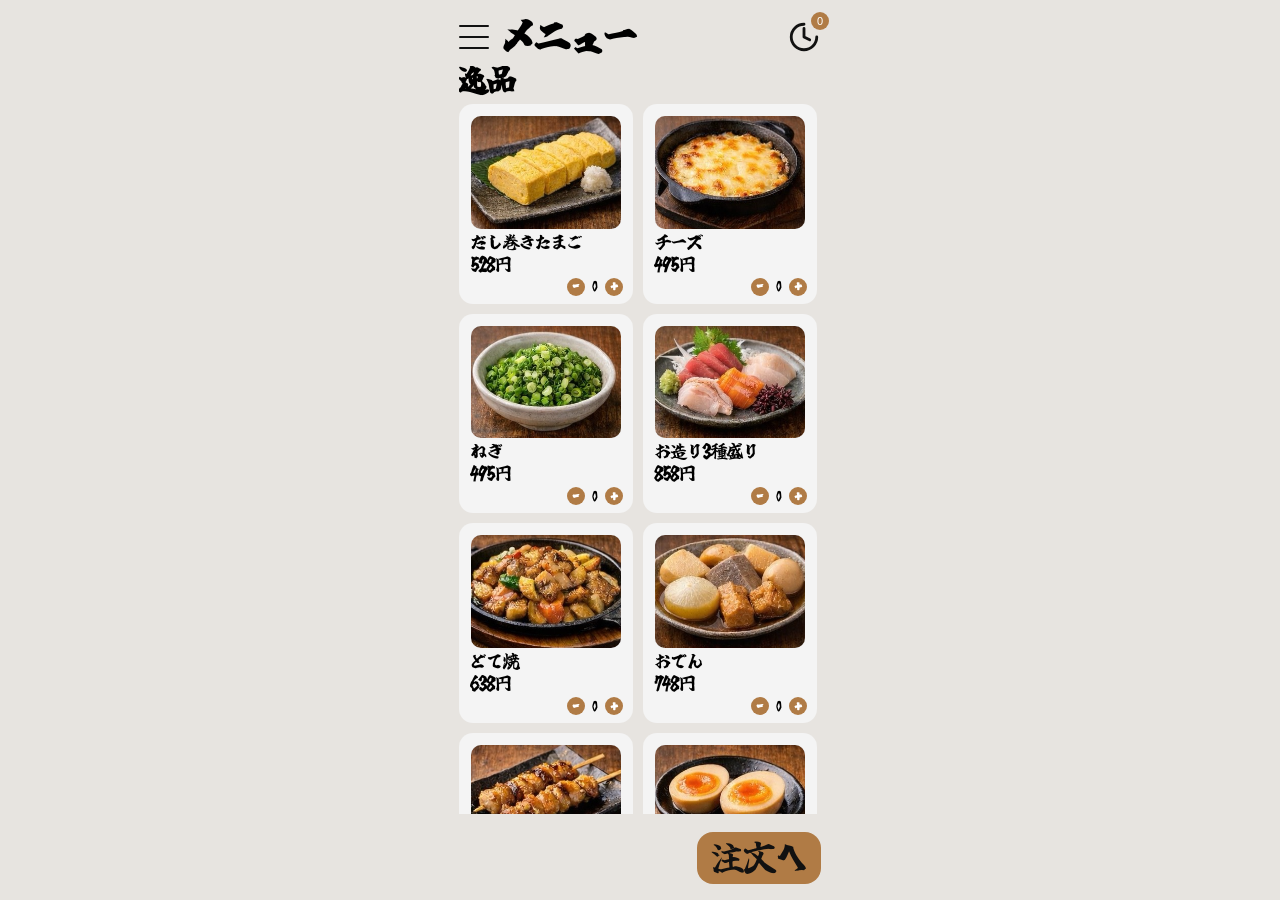
==== commit 07217923: "フォントのデバック" ====
--- a/category.html
+++ b/category.html
@@ -4,7 +4,7 @@
     <meta charset="UTF-8" />
     <meta name="viewport" content="width=device-width, initial-scale=1.0" />
     <title>カテゴリー</title>
-    <link rel="stylesheet" href="style.css?v=20260307-1" />
+    <link rel="stylesheet" href="style.css?v=20260308-2" />
   </head>
 
   <body class="menu-page">
@@ -30,6 +30,8 @@
           <span class="cart-count">0</span>
         </button>
       </header>
+
+      <!-- aria-expanded="false" :今は閉じてて開いたらtrue -->
       <nav class="category-nav" hidden aria-label="カテゴリジャンプ">
         <button type="button" class="category-nav-item" data-target="section-ippin">逸品</button>
         <button type="button" class="category-nav-item" data-target="section-teppan">鉄板焼き</button>
@@ -38,6 +40,8 @@
         <button type="button" class="category-nav-item" data-target="section-drink">ドリンク</button>
       </nav>
 
+      <!-- jsでスクロール制御したい＝＞date-target="section-ippinを持たせてidで飛ばす" -->
+
       <section class="menu-content" aria-label="料理一覧">
         <section class="menu-block" id="section-ippin">
           <h3 class="menu-block-title">逸品</h3>
@@ -128,6 +132,10 @@
             </article>
           </div>
         </section>
+
+        <!-- menu-block:カテゴリ一個分/menu-grid:その中でカードを並べる場所-->
+        <!-- 一つのまとまった情報のかたまり＝article-->
+        <!-- 料理画像が大量にあるから、最初に全部読み込まないようにしたい。loading="lazy"-->
 
         <section class="menu-block" id="section-teppan">
           <h3 class="menu-block-title">鉄板焼き</h3>
@@ -392,6 +400,7 @@
           <p class="history-empty">履歴はまだありません</p>
           <p class="history-total">累計: 0円</p>
         </section>
+        <!-- jsで中身が変わる前提のコード、空のulなど-->
         <button type="button" class="history-checkout-btn">おあいそ</button>
       </aside>
       <div class="cart-overlay" hidden></div>
@@ -411,6 +420,7 @@
         <button class="action-btn checkout-btn">注文へ</button>
       </footer>
     </main>
-    <script src="script.js?v=20260307-1"></script>
+    <script src="js/diagnosis.js?v=20260308-1"></script>
+    <script src="script.js?v=20260308-1"></script>
   </body>
 </html>
--- a/style.css
+++ b/style.css
@@ -1,6 +1,11 @@
+/* Host site fixed footer height (set by embed side if needed) */
+:root {
+  --host-footer-offset: 0px;
+}
+
 @font-face {
   font-family: "TamanegiKaisho";
-  src: url("./font/玉ねぎ楷書激無料版v7改.ttf") format("truetype");
+  src: url("/assets/fonts/tamanegi-kaisho.ttf") format("truetype");
   font-weight: 400;
   font-style: normal;
   font-display: swap;
@@ -31,7 +36,8 @@
 .app {
   width: 100%;
   max-width: 390px;
-  height: 100vh;
+  height: calc(100vh - var(--host-footer-offset));
+  height: calc(100dvh - var(--host-footer-offset));
   background: #ffffff;
   position: relative;
   overflow: hidden;
@@ -118,7 +124,8 @@
 .menu-screen {
   width: 100%;
   max-width: 390px;
-  height: 100vh;
+  height: calc(100vh - var(--host-footer-offset));
+  height: calc(100dvh - var(--host-footer-offset));
   padding: 20px 14px 16px;
   display: flex;
   flex-direction: column;
@@ -364,7 +371,8 @@
   right: 0;
   top: 0;
   width: min(340px, 90vw);
-  height: 100vh;
+  height: calc(100vh - var(--host-footer-offset));
+  height: calc(100dvh - var(--host-footer-offset));
   background: #fff;
   z-index: 40;
   padding: 16px;
@@ -571,6 +579,94 @@
   overflow: hidden;
 }
 
+.result-page {
+  min-height: calc(100vh - var(--host-footer-offset));
+  min-height: calc(100dvh - var(--host-footer-offset));
+}
+
+.result-screen {
+  justify-content: flex-start;
+  gap: 14px;
+  padding-top: 16px;
+  padding-bottom: 16px;
+}
+
+.result-heading {
+  font-size: 30px;
+  text-align: center;
+}
+
+.result-card {
+  background: #f8f6f1;
+  border-radius: 16px;
+  padding: 14px;
+  display: flex;
+  flex-direction: column;
+  align-items: center;
+  text-align: center;
+  gap: 8px;
+}
+
+.result-image {
+  width: min(200px, 70%);
+  aspect-ratio: 1 / 1;
+  object-fit: contain;
+}
+
+.result-name {
+  margin: 0;
+  font-size: 30px;
+  line-height: 1.1;
+}
+
+.result-text {
+  margin: 0;
+  font-size: 13px;
+  line-height: 1.45;
+  white-space: pre-line;
+  font-family: "Hiragino Sans", "Yu Gothic UI", "Yu Gothic", "Noto Sans JP", sans-serif;
+  font-weight: 700;
+}
+
+.result-share {
+  background: #fff;
+  border-radius: 16px;
+  padding: 12px;
+  text-align: center;
+}
+
+.result-share-title {
+  margin: 0 0 8px;
+  font-size: 22px;
+}
+
+.result-qr {
+  display: grid;
+  place-items: center;
+}
+
+.result-actions {
+  margin-top: auto;
+  justify-content: center;
+}
+
+.result-back-btn {
+  display: inline-block;
+  text-decoration: none;
+}
+
+.result-message {
+  margin-top: auto;
+  padding-bottom: 8px;
+  text-align: center;
+}
+
+.result-note {
+  margin: 0;
+  font-size: 20px;
+  line-height: 1.5;
+}
+
 @media (max-width: 420px) {
   .menu-title {
     font-size: 32px;
@@ -588,4 +684,20 @@
   .action-btn {
     font-size: 30px;
   }
-}
+
+  .result-heading {
+    font-size: 28px;
+  }
+
+  .result-name {
+    font-size: 28px;
+  }
+
+  .result-text {
+    font-size: 16px;
+  }
+
+  .result-note {
+    font-size: 18px;
+  }
+}
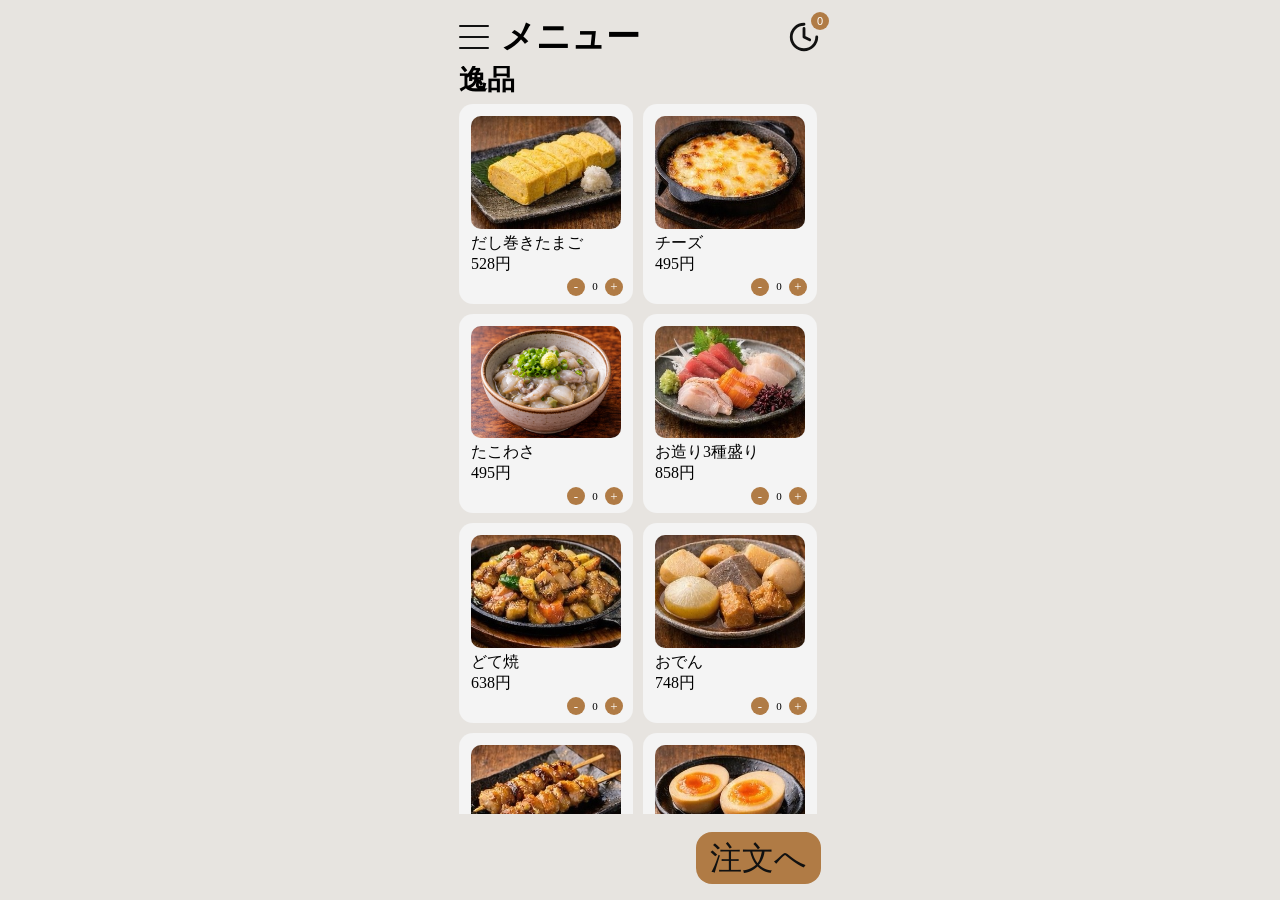
==== commit 0303be3e: "バーコード追加と画像修正" ====
--- a/category.html
+++ b/category.html
@@ -4,7 +4,7 @@
     <meta charset="UTF-8" />
     <meta name="viewport" content="width=device-width, initial-scale=1.0" />
     <title>カテゴリー</title>
-    <link rel="stylesheet" href="style.css?v=20260308-2" />
+    <link rel="stylesheet" href="style.css?v=20260307-1" />
   </head>
 
   <body class="menu-page">
@@ -59,9 +59,9 @@
               <p class="menu-price">495円</p>
             </article>
             <article class="menu-card">
-              <img class="menu-image" src="assets/ippin-negi.png" alt="ねぎ" loading="lazy" />
-              <p class="menu-name">ねぎ</p>
-              <p class="menu-tags">和食・野菜</p>
+              <img class="menu-image" src="assets/takowasa.png" alt="ねぎ" loading="lazy" />
+              <p class="menu-name">たこわさ</p>
+              <p class="menu-tags">魚・軽・スピードメニュー</p>
               <p class="menu-price">495円</p>
             </article>
             <article class="menu-card">
--- a/style.css
+++ b/style.css
@@ -5,7 +5,7 @@
 
 @font-face {
   font-family: "TamanegiKaisho";
-  src: url("/assets/fonts/tamanegi-kaisho.ttf") format("truetype");
+  src: url("/font/玉ねぎ楷書激無料版v7改.ttf") format("truetype");
   font-weight: 400;
   font-style: normal;
   font-display: swap;
@@ -645,6 +645,18 @@
   place-items: center;
 }
 
+.result-barcode {
+  width: min(280px, 100%);
+  height: 64px;
+}
+
+.result-receipt-code {
+  margin: 8px 0 0;
+  font-size: 14px;
+  font-family: "Hiragino Sans", "Yu Gothic UI", "Yu Gothic", "Noto Sans JP", sans-serif;
+  font-weight: 700;
+}
+
 .result-actions {
   margin-top: auto;
   justify-content: center;
